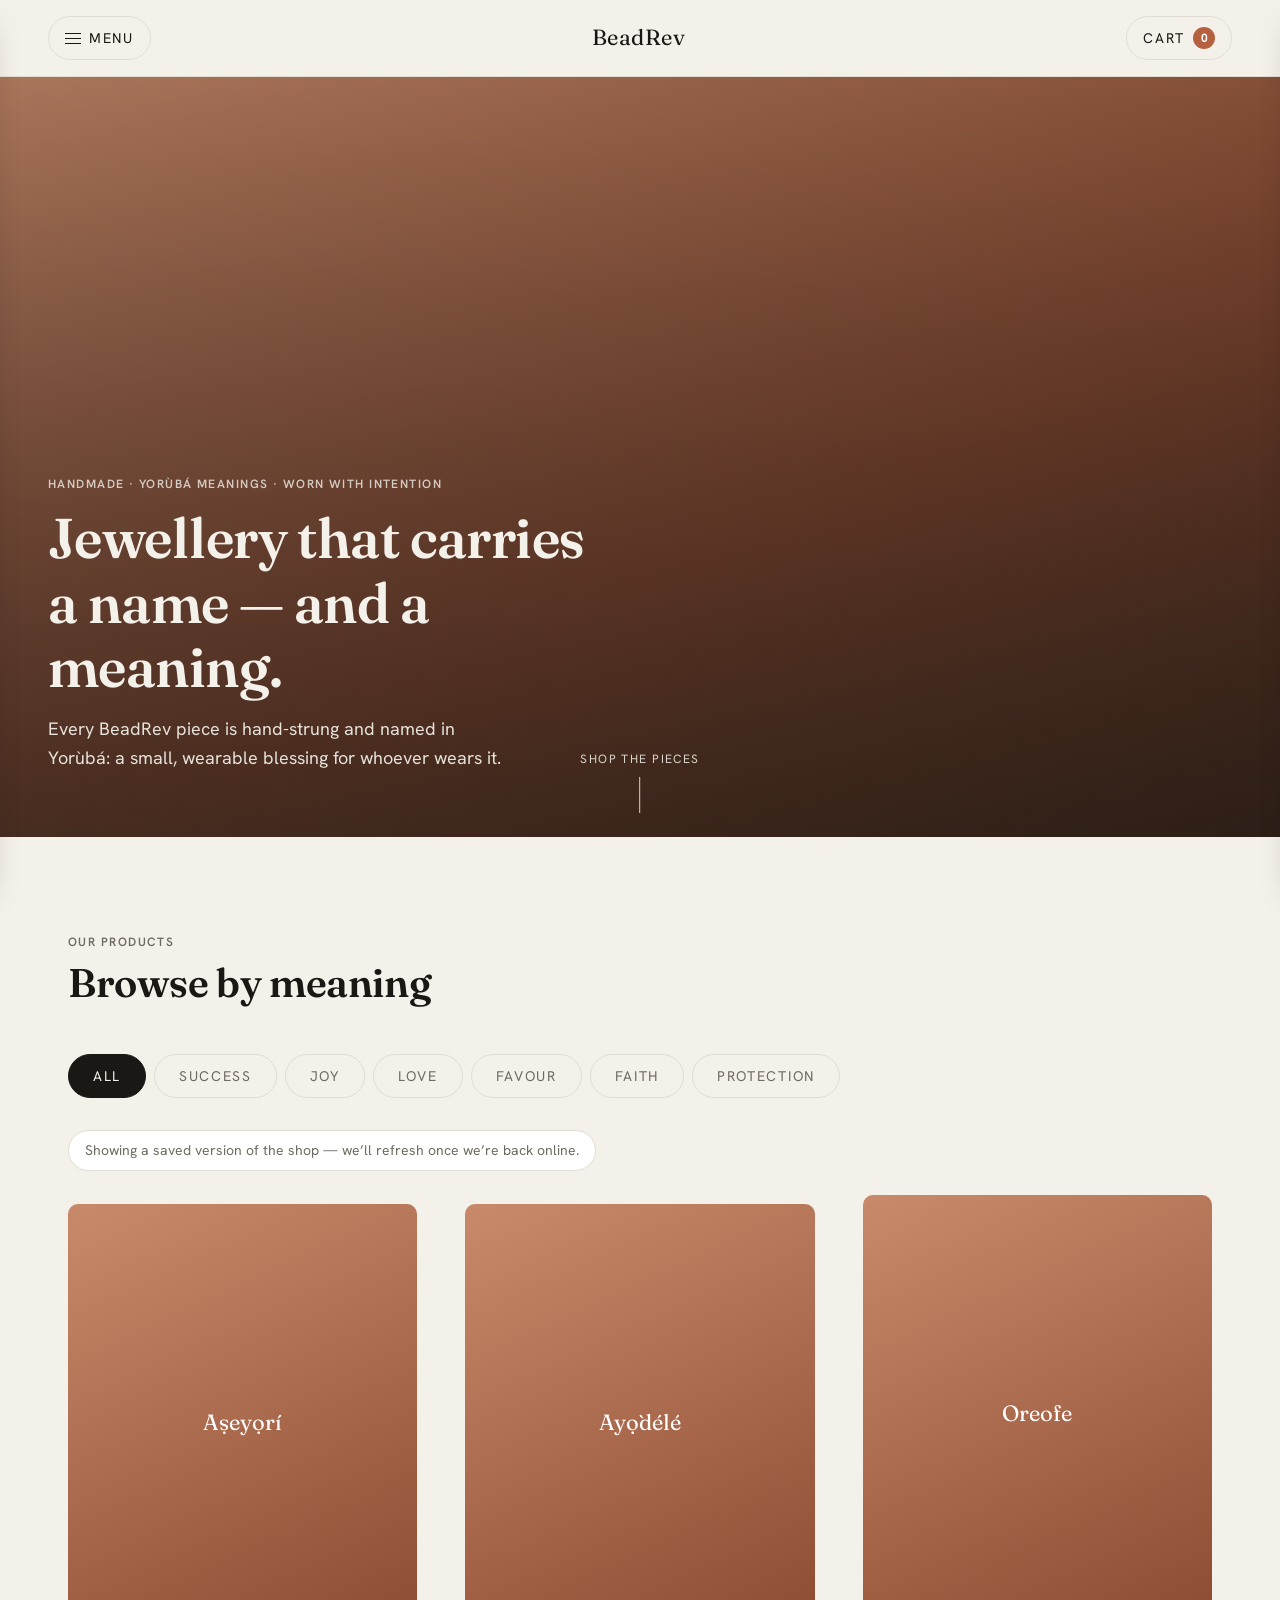
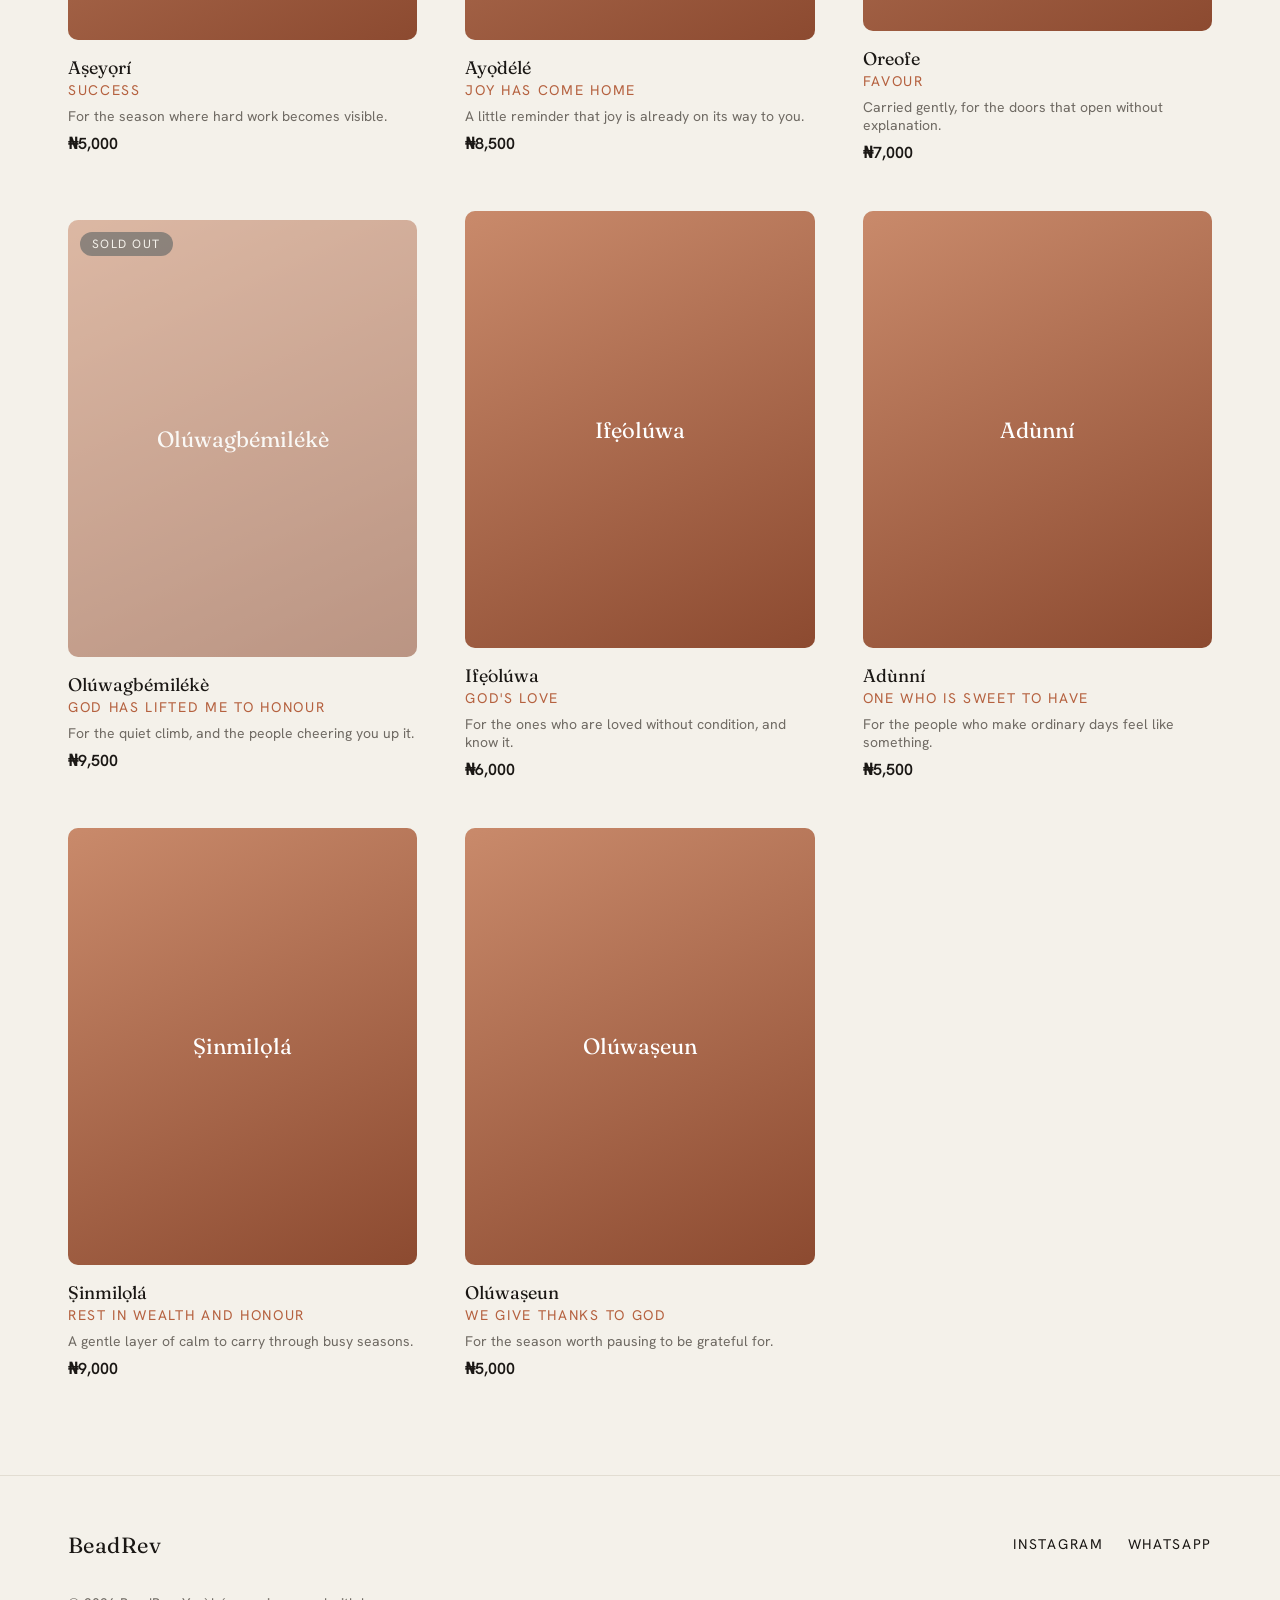
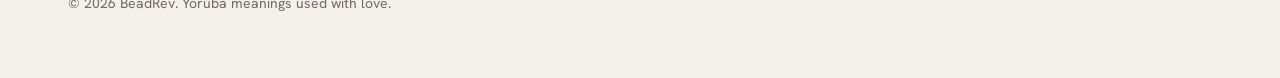
==== index.html @ 9360f71f "Add the hero background video to the homepage Co-Authored-By: Claude Sonnet 4.6 <noreply@anthropic.c" ====
<!DOCTYPE html>
<html lang="en">
<head>
  <meta charset="UTF-8">
  <meta name="viewport" content="width=device-width, initial-scale=1">
  <title>BeadRev — Handmade beaded jewellery, named in Yorùbá</title>
  <meta name="description" content="Handmade beaded bracelets and necklaces, each carrying a Yorùbá name and meaning — success, joy, favour, faith. Browse, build a cart, and order on WhatsApp.">

  <meta property="og:title" content="BeadRev — Handmade beaded jewellery, named in Yorùbá">
  <meta property="og:description" content="Each piece carries a Yorùbá name, a meaning, and a small story. Browse meanings, not just jewellery.">
  <meta property="og:type" content="website">
  <meta property="og:image" content="images/og-cover.jpg">
  <meta name="twitter:card" content="summary_large_image">

  <link rel="icon" href="images/favicon.svg" type="image/svg+xml">

  <link rel="preconnect" href="https://fonts.googleapis.com">
  <link rel="preconnect" href="https://fonts.gstatic.com" crossorigin>
  <link href="https://fonts.googleapis.com/css2?family=Fraunces:opsz,wght@9..144,400;9..144,600&family=Hanken+Grotesk:wght@400;500;600&display=swap" rel="stylesheet">
  <link rel="preconnect" href="https://res.cloudinary.com">

  <link rel="stylesheet" href="css/styles.css">

  <script src="js/config.js" defer></script>
  <script src="data/seed.js" defer></script>
</head>
<body>
  <a class="skip-link" href="#main">Skip to content</a>

  <header class="site-header">
    <button class="nav-toggle" id="nav-toggle" type="button" aria-haspopup="dialog" aria-controls="nav-drawer" aria-expanded="false">
      <span class="nav-toggle__icon" aria-hidden="true"></span>
      <span>Menu</span>
    </button>
    <a class="wordmark" href="#top">BeadRev</a>
    <button class="cart-toggle" id="cart-toggle" type="button" aria-haspopup="dialog" aria-controls="cart-drawer" aria-expanded="false">
      <span>Cart</span>
      <span class="cart-count" id="cart-count" aria-hidden="true">0</span>
      <span class="visually-hidden">, items in cart</span>
    </button>
  </header>

  <main id="main">
    <section class="hero" id="top" aria-label="BeadRev — handmade beaded jewellery">
      <div class="hero__media" aria-hidden="true">
        <video class="hero__video" autoplay muted loop playsinline preload="auto">
          <source src="video/hero.mp4" type="video/mp4">
        </video>
      </div>
      <div class="hero__content" data-reveal>
        <p class="label hero__eyebrow">Handmade · Yorùbá meanings · worn with intention</p>
        <h1 class="hero__headline">Jewellery that carries a name — and a meaning.</h1>
        <p class="hero__line">Every BeadRev piece is hand-strung and named in Yorùbá: a small, wearable blessing for whoever wears it.</p>
      </div>
      <a class="scroll-cue" href="#shop">
        <span>Shop the pieces</span>
        <span class="scroll-cue__line" aria-hidden="true"></span>
      </a>
    </section>

    <section class="section shop" id="shop" aria-labelledby="shop-title">
      <div class="container">
        <div class="section__head" data-reveal>
          <p class="label">Our products</p>
          <h2 class="section__title" id="shop-title">Browse by meaning</h2>
        </div>

        <div class="filters" id="filters" role="group" aria-label="Filter pieces by meaning"></div>
        <div id="notice-region"></div>
        <div class="grid" id="product-grid" aria-live="polite" aria-busy="true"></div>
      </div>
    </section>

    <section class="section testimonials" id="testimonials" aria-labelledby="testimonials-title" hidden>
      <div class="container">
        <div class="section__head" data-reveal>
          <p class="label">Kind words</p>
          <h2 class="section__title" id="testimonials-title">What people are saying</h2>
        </div>
        <div class="testimonials__grid" id="testimonials-grid"></div>
      </div>
    </section>
  </main>

  <footer class="site-footer">
    <div class="container">
      <div class="site-footer__row">
        <a class="wordmark" href="#top">BeadRev</a>
        <nav class="site-footer__links" aria-label="Social and contact">
          <a id="footer-instagram" href="#" target="_blank" rel="noopener">Instagram</a>
          <a id="footer-whatsapp" href="#" target="_blank" rel="noopener">WhatsApp</a>
        </nav>
      </div>
      <p class="site-footer__credit">© <span id="footer-year"></span> BeadRev. Yorùbá meanings used with love.</p>
    </div>
  </footer>

  <!-- Site menu -->
  <div class="nav-drawer" id="nav-drawer" role="dialog" aria-modal="true" aria-labelledby="nav-drawer-title" aria-hidden="true">
    <div class="nav-drawer__head">
      <p class="label" id="nav-drawer-title">Menu</p>
      <button class="modal__close modal__close--static" id="nav-close" type="button" aria-label="Close menu">✕</button>
    </div>
    <nav class="nav-drawer__nav" aria-label="Site sections">
      <ul class="nav-drawer__list">
        <li><button class="nav-drawer__link" id="nav-link-story" type="button">Our Story</button></li>
        <li><button class="nav-drawer__link" id="nav-link-shop" type="button">Our Products</button></li>
        <li><button class="nav-drawer__link" id="nav-link-care" type="button">Care &amp; Sizing</button></li>
        <li><button class="nav-drawer__link" id="nav-link-contact" type="button">Contact Us</button></li>
      </ul>
    </nav>
  </div>

  <!-- Our Story overlay -->
  <div class="modal modal--info" id="story-modal" role="dialog" aria-modal="true" aria-labelledby="story-modal-title" aria-hidden="true">
    <div class="modal__panel modal__panel--info">
      <button class="modal__close" type="button" aria-label="Close">✕</button>
      <div class="info-modal__photo info-modal__photo--placeholder" role="img" aria-label="Portrait of Daniella, BeadRev's founder — photo coming soon">
        <span>Founder photo<br>coming soon</span>
      </div>
      <div class="info-modal__body">
        <p class="label">Our story</p>
        <h2 class="modal__title" id="story-modal-title">Made by hand, named with care</h2>
        <p>BeadRev began as a way to give jewellery a deeper story — every piece carries a Yorùbá word and the feeling behind it: success, joy, favour, faith, love, protection.</p>
        <p>Each bracelet and necklace is strung by hand, in small batches, here in Nigeria — so what you wear feels considered, not mass-made.</p>
      </div>
    </div>
  </div>

  <!-- Care & sizing overlay -->
  <div class="modal modal--info" id="care-modal" role="dialog" aria-modal="true" aria-labelledby="care-modal-title" aria-hidden="true">
    <div class="modal__panel modal__panel--info">
      <button class="modal__close" type="button" aria-label="Close">✕</button>
      <div class="info-modal__body">
        <p class="label">Good to know</p>
        <h2 class="modal__title" id="care-modal-title">Handmade with care</h2>
        <p>Keep your piece away from water, perfume and lotion. Make it the last thing you put on and the first thing you take off, and store it in its soft pouch when you're not wearing it.</p>
        <p>For sizing, measure your wrist and add about 2cm — or message us on WhatsApp and we'll guide you. Custom sizes are always welcome.</p>
      </div>
    </div>
  </div>

  <!-- Contact us overlay -->
  <div class="modal modal--info" id="contact-modal" role="dialog" aria-modal="true" aria-labelledby="contact-modal-title" aria-hidden="true">
    <div class="modal__panel modal__panel--info">
      <button class="modal__close" type="button" aria-label="Close">✕</button>
      <div class="info-modal__body">
        <p class="label">Contact us</p>
        <h2 class="modal__title" id="contact-modal-title">Say hello on WhatsApp or Instagram</h2>
        <p>Got a question about a piece, sizing, or a custom order? We'd love to hear from you — reach out any time.</p>
        <div class="contact__links">
          <a class="btn btn--accent" id="contact-whatsapp" href="#" target="_blank" rel="noopener">Message us on WhatsApp</a>
          <a class="btn btn--ghost" id="contact-instagram" href="#" target="_blank" rel="noopener">Follow on Instagram</a>
        </div>
      </div>
    </div>
  </div>

  <!-- Quick-view modal -->
  <div class="scrim" id="scrim"></div>
  <div class="modal" id="quick-view" role="dialog" aria-modal="true" aria-labelledby="qv-title" aria-hidden="true">
    <div class="modal__panel">
      <button class="modal__close" id="qv-close" type="button" aria-label="Close quick view">✕</button>
      <div class="modal__gallery">
        <div class="modal__main" id="qv-main"></div>
        <div class="modal__thumbs" id="qv-thumbs"></div>
      </div>
      <div class="modal__info">
        <div>
          <p class="modal__meaning" id="qv-meaning"></p>
          <h2 class="modal__title" id="qv-title"></h2>
        </div>
        <p class="modal__story" id="qv-story" lang="yo"></p>
        <p class="modal__story" id="qv-description"></p>
        <p class="modal__price" id="qv-price"></p>

        <div class="option-group" id="qv-colour-group" hidden>
          <span class="label option-group__label" id="qv-colour-label">Colour</span>
          <div class="swatches" id="qv-colours" role="group" aria-labelledby="qv-colour-label"></div>
        </div>
        <div class="option-group" id="qv-size-group" hidden>
          <span class="label option-group__label" id="qv-size-label">Size</span>
          <div class="size-chips" id="qv-sizes" role="group" aria-labelledby="qv-size-label"></div>
        </div>

        <div class="modal__add-row sticky-cta">
          <div class="stepper" role="group" aria-label="Quantity">
            <button class="stepper__btn" id="qv-qty-minus" type="button" aria-label="Decrease quantity">−</button>
            <span class="stepper__value" id="qv-qty" aria-live="polite">1</span>
            <button class="stepper__btn" id="qv-qty-plus" type="button" aria-label="Increase quantity">+</button>
          </div>
          <button class="btn btn--accent" id="qv-add" type="button">Add to cart</button>
        </div>
        <p class="field-hint" id="qv-hint" role="alert"></p>
      </div>
    </div>
  </div>

  <!-- Cart drawer -->
  <aside class="cart-drawer" id="cart-drawer" role="dialog" aria-modal="true" aria-labelledby="cart-title" aria-hidden="true">
    <div class="cart-drawer__head">
      <h2 class="cart-drawer__title" id="cart-title">Your cart</h2>
      <button class="modal__close modal__close--static" id="cart-close" type="button" aria-label="Close cart">✕</button>
    </div>
    <div class="cart-drawer__items" id="cart-items"></div>
    <div class="cart-drawer__footer" id="cart-footer">
      <div class="cart-drawer__subtotal">
        <span>Subtotal</span>
        <span id="cart-subtotal">₦0</span>
      </div>
      <p class="cart-drawer__microcopy">We usually reply within a few hours.</p>
      <button class="btn btn--accent btn--block" id="cart-checkout" type="button">Order on WhatsApp</button>
    </div>
  </aside>

  <div class="toast-region" id="toast-region"></div>
  <div class="visually-hidden" id="sr-announcer" aria-live="polite" aria-atomic="true"></div>

  <script src="js/app.js" defer></script>
</body>
</html>
---- css/styles.css ----
/* ============================================================
   BeadRev NG — design tokens
   ============================================================ */
:root {
  /* Colour */
  --bg:     #F4F1EA;
  --ink:    #1A1714;
  --muted:  #6F6A63;
  --accent: #B5613F;
  --line:   #E2DDD2;
  --surface: #FFFFFF;

  /* Spacing scale */
  --space-1: 4px;
  --space-2: 8px;
  --space-3: 12px;
  --space-4: 16px;
  --space-5: 24px;
  --space-6: 32px;
  --space-7: 48px;
  --space-8: 64px;
  --space-9: 96px;

  /* Type scale */
  --font-display: "Fraunces", Georgia, serif;
  --font-body: "Hanken Grotesk", -apple-system, BlinkMacSystemFont, "Segoe UI", sans-serif;
  --text-xs:   0.75rem;
  --text-sm:   0.875rem;
  --text-base: 1rem;
  --text-md:   1.125rem;
  --text-lg:   1.375rem;
  --text-xl:   1.875rem;
  --text-2xl:  2.5rem;
  --text-3xl:  3.5rem;
  --leading-tight: 1.15;
  --leading-snug: 1.35;
  --leading-relaxed: 1.6;
  --tracking-label: 0.12em;

  /* Radius & shadow */
  --radius-sm: 4px;
  --radius-md: 10px;
  --radius-lg: 18px;
  --shadow-soft: 0 12px 32px -16px rgba(26, 23, 20, 0.28);
  --shadow-card: 0 6px 20px -12px rgba(26, 23, 20, 0.22);

  /* Motion */
  --ease: cubic-bezier(0.22, 1, 0.36, 1);
  --duration-fast: 150ms;
  --duration-base: 250ms;
  --duration-slow: 400ms;

  --tap-min: 44px;
}

@media (prefers-reduced-motion: reduce) {
  :root {
    --duration-fast: 0ms;
    --duration-base: 0ms;
    --duration-slow: 0ms;
  }
}

/* ============================================================
   Reset & base
   ============================================================ */
*, *::before, *::after { box-sizing: border-box; }
html { -webkit-text-size-adjust: 100%; }

body {
  margin: 0;
  background: var(--bg);
  color: var(--ink);
  font-family: var(--font-body);
  font-size: var(--text-base);
  line-height: var(--leading-relaxed);
  -webkit-font-smoothing: antialiased;
  text-rendering: optimizeLegibility;
}

img, video { max-width: 100%; display: block; }

h1, h2, h3, h4 {
  font-family: var(--font-display);
  font-weight: 600;
  line-height: var(--leading-tight);
  margin: 0;
  letter-spacing: -0.01em;
}

p { margin: 0; }

a { color: inherit; }

button {
  font-family: inherit;
  font-size: inherit;
  cursor: pointer;
}

ul { margin: 0; padding: 0; list-style: none; }

:focus-visible {
  outline: 2px solid var(--accent);
  outline-offset: 3px;
  border-radius: var(--radius-sm);
}

.visually-hidden {
  position: absolute;
  width: 1px;
  height: 1px;
  margin: -1px;
  padding: 0;
  overflow: hidden;
  clip: rect(0 0 0 0);
  white-space: nowrap;
  border: 0;
}

.skip-link {
  position: absolute;
  top: -100%;
  left: var(--space-4);
  background: var(--ink);
  color: var(--bg);
  padding: var(--space-3) var(--space-5);
  border-radius: var(--radius-sm);
  z-index: 200;
  transition: top var(--duration-base) var(--ease);
}
.skip-link:focus { top: var(--space-3); }

.label {
  font-size: var(--text-xs);
  letter-spacing: var(--tracking-label);
  text-transform: uppercase;
  color: var(--muted);
  font-weight: 600;
}

.container {
  max-width: 1240px;
  margin: 0 auto;
  padding-inline: var(--space-5);
}

@media (min-width: 700px) {
  .container { padding-inline: var(--space-7); }
}

/* ============================================================
   Page-load reveal
   ============================================================ */
[data-reveal] {
  opacity: 0;
  transform: translateY(18px);
  transition: opacity var(--duration-slow) var(--ease), transform var(--duration-slow) var(--ease);
}
[data-reveal].is-visible {
  opacity: 1;
  transform: translateY(0);
}
@media (prefers-reduced-motion: reduce) {
  [data-reveal] { opacity: 1; transform: none; transition: none; }
}

/* ============================================================
   Header
   ============================================================ */
.site-header {
  position: sticky;
  top: 0;
  z-index: 50;
  display: flex;
  align-items: center;
  justify-content: space-between;
  padding: var(--space-3) var(--space-5);
  background: rgba(244, 241, 234, 0.86);
  backdrop-filter: saturate(140%) blur(10px);
  border-bottom: 1px solid var(--line);
}
@media (min-width: 700px) {
  .site-header { padding: var(--space-4) var(--space-7); }
}

.wordmark {
  font-family: var(--font-display);
  font-size: var(--text-lg);
  letter-spacing: 0.02em;
  text-decoration: none;
}

.cart-toggle,
.nav-toggle {
  display: inline-flex;
  align-items: center;
  gap: var(--space-2);
  background: transparent;
  border: 1px solid var(--line);
  border-radius: 999px;
  padding: var(--space-2) var(--space-4);
  min-height: var(--tap-min);
  font-size: var(--text-sm);
  letter-spacing: var(--tracking-label);
  text-transform: uppercase;
  color: var(--ink);
  transition: border-color var(--duration-base) var(--ease), background var(--duration-base) var(--ease);
}
.cart-toggle:hover,
.nav-toggle:hover { border-color: var(--accent); }

.nav-toggle__icon {
  position: relative;
  display: inline-block;
  width: 16px;
  height: 1px;
  background: currentColor;
}
.nav-toggle__icon::before,
.nav-toggle__icon::after {
  content: "";
  position: absolute;
  left: 0;
  width: 16px;
  height: 1px;
  background: currentColor;
}
.nav-toggle__icon::before { top: -5px; }
.nav-toggle__icon::after { top: 5px; }

.cart-count {
  display: inline-flex;
  align-items: center;
  justify-content: center;
  min-width: 22px;
  height: 22px;
  padding-inline: 6px;
  border-radius: 999px;
  background: var(--accent);
  color: var(--surface);
  font-size: var(--text-xs);
  font-weight: 700;
  letter-spacing: 0;
  text-transform: none;
  transition: transform var(--duration-fast) var(--ease);
}
.cart-count.is-bumped { animation: bump var(--duration-base) var(--ease); }
@keyframes bump {
  0% { transform: scale(1); }
  40% { transform: scale(1.35); }
  100% { transform: scale(1); }
}
@media (prefers-reduced-motion: reduce) {
  .cart-count.is-bumped { animation: none; }
}

/* ============================================================
   Hero
   ============================================================ */
.hero {
  position: relative;
  display: grid;
  align-items: end;
  min-height: min(86vh, 760px);
  overflow: hidden;
  color: var(--bg);
}

.hero__media {
  position: absolute;
  inset: 0;
  z-index: 0;
  background: linear-gradient(155deg, #C98A6B 0%, #8C4A30 60%, #4A2A1B 100%);
}
.hero__media video,
.hero__media img {
  width: 100%;
  height: 100%;
  object-fit: cover;
}
.hero__media::after {
  content: "";
  position: absolute;
  inset: 0;
  background: linear-gradient(180deg, rgba(26,23,20,0.18) 0%, rgba(26,23,20,0.62) 100%);
}

.hero__content {
  position: relative;
  z-index: 1;
  padding: var(--space-7) var(--space-5) var(--space-8);
  max-width: 640px;
}
@media (min-width: 700px) {
  .hero__content { padding: var(--space-9) var(--space-7) var(--space-8); }
}

.hero__eyebrow {
  color: rgba(244, 241, 234, 0.78);
  margin-bottom: var(--space-3);
}

.hero__headline {
  font-size: clamp(var(--text-2xl), 7vw, var(--text-3xl));
  margin-bottom: var(--space-4);
}

.hero__line {
  font-size: var(--text-md);
  max-width: 46ch;
  color: rgba(244, 241, 234, 0.92);
}

.scroll-cue {
  position: absolute;
  bottom: var(--space-5);
  left: 50%;
  transform: translateX(-50%);
  z-index: 1;
  display: inline-flex;
  flex-direction: column;
  align-items: center;
  gap: var(--space-2);
  color: rgba(244, 241, 234, 0.85);
  font-size: var(--text-xs);
  letter-spacing: var(--tracking-label);
  text-transform: uppercase;
  text-decoration: none;
}
.scroll-cue__line {
  width: 1px;
  height: 36px;
  background: currentColor;
  animation: scrollcue 1.8s var(--ease) infinite;
}
@keyframes scrollcue {
  0%   { transform: scaleY(0.3); opacity: 0.4; transform-origin: top; }
  50%  { transform: scaleY(1);   opacity: 1;   transform-origin: top; }
  100% { transform: scaleY(0.3); opacity: 0.4; transform-origin: bottom; }
}
@media (prefers-reduced-motion: reduce) {
  .scroll-cue__line { animation: none; }
}

/* ============================================================
   Section heads
   ============================================================ */
.section { padding-block: var(--space-9); }
.section__head {
  max-width: 64ch;
  margin-bottom: var(--space-7);
}
.section__title {
  font-size: clamp(var(--text-xl), 4.5vw, var(--text-2xl));
  margin-top: var(--space-2);
}
/* ============================================================
   Filters
   ============================================================ */
.filters {
  display: flex;
  flex-wrap: wrap;
  gap: var(--space-2);
  margin-bottom: var(--space-6);
}

.filter-chip {
  display: inline-flex;
  align-items: center;
  min-height: var(--tap-min);
  padding: var(--space-2) var(--space-5);
  border-radius: 999px;
  border: 1px solid var(--line);
  background: transparent;
  color: var(--muted);
  font-size: var(--text-sm);
  letter-spacing: var(--tracking-label);
  text-transform: uppercase;
  transition: all var(--duration-base) var(--ease);
}
.filter-chip:hover { border-color: var(--accent); color: var(--ink); }
.filter-chip[aria-pressed="true"] {
  background: var(--ink);
  border-color: var(--ink);
  color: var(--bg);
}

/* ============================================================
   Product grid & cards
   ============================================================ */
.grid {
  display: grid;
  grid-template-columns: repeat(1, 1fr);
  gap: var(--space-6) var(--space-5);
}
@media (min-width: 620px) {
  .grid { grid-template-columns: repeat(2, 1fr); }
}
@media (min-width: 980px) {
  .grid { grid-template-columns: repeat(3, 1fr); gap: var(--space-7); }
}

.product-card {
  display: block;
  width: 100%;
  text-align: left;
  background: transparent;
  border: 0;
  padding: 0;
  color: inherit;
}

.product-card__frame {
  position: relative;
  aspect-ratio: 4 / 5;
  border-radius: var(--radius-md);
  overflow: hidden;
  background: var(--line);
  margin-bottom: var(--space-4);
  transition: transform var(--duration-slow) var(--ease), box-shadow var(--duration-slow) var(--ease);
}
.product-card:hover .product-card__frame,
.product-card:focus-visible .product-card__frame {
  transform: translateY(-4px);
  box-shadow: var(--shadow-card);
}
.product-card:hover .product-card__image,
.product-card:focus-visible .product-card__image {
  transform: scale(1.045);
}

.product-card__image,
.product-card__placeholder {
  position: absolute;
  inset: 0;
  width: 100%;
  height: 100%;
  object-fit: cover;
  transition: transform var(--duration-slow) var(--ease), opacity var(--duration-slow) var(--ease);
}
.product-card__image[data-loaded="false"] { opacity: 0; }
.product-card__image[data-loaded="true"] { opacity: 1; }

.product-card__placeholder {
  display: flex;
  align-items: center;
  justify-content: center;
  text-align: center;
  padding: var(--space-5);
  font-family: var(--font-display);
  font-size: var(--text-lg);
  color: var(--surface);
  background: linear-gradient(155deg, #C98A6B 0%, #8C4A30 100%);
}

.badge {
  position: absolute;
  top: var(--space-3);
  left: var(--space-3);
  z-index: 1;
  background: rgba(26, 23, 20, 0.82);
  color: var(--bg);
  font-size: var(--text-xs);
  letter-spacing: var(--tracking-label);
  text-transform: uppercase;
  padding: var(--space-1) var(--space-3);
  border-radius: 999px;
}

.product-card__name {
  font-family: var(--font-display);
  font-size: var(--text-md);
  margin-bottom: 2px;
}
.product-card__meaning {
  color: var(--accent);
  font-size: var(--text-sm);
  letter-spacing: var(--tracking-label);
  text-transform: uppercase;
  margin-bottom: var(--space-2);
}
.product-card__tagline {
  color: var(--muted);
  font-size: var(--text-sm);
  margin-bottom: var(--space-2);
}
.product-card__price {
  font-weight: 600;
}

.product-card[data-sold-out="true"] .product-card__frame { opacity: 0.55; }

.no-results {
  padding: var(--space-7) 0;
  color: var(--muted);
  text-align: center;
  font-size: var(--text-md);
}

/* Skeletons */
.skeleton-card__frame {
  aspect-ratio: 4 / 5;
  border-radius: var(--radius-md);
  margin-bottom: var(--space-4);
  background: linear-gradient(100deg, var(--line) 30%, #F0EBE0 50%, var(--line) 70%);
  background-size: 200% 100%;
  animation: shimmer 1.5s ease-in-out infinite;
}
.skeleton-card__line {
  height: 14px;
  border-radius: var(--radius-sm);
  background: var(--line);
  margin-bottom: var(--space-2);
}
.skeleton-card__line--short { width: 55%; }
.skeleton-card__line--tiny { width: 35%; }
@keyframes shimmer {
  0% { background-position: 200% 0; }
  100% { background-position: -200% 0; }
}
@media (prefers-reduced-motion: reduce) {
  .skeleton-card__frame { animation: none; }
}

.notice {
  display: inline-flex;
  align-items: center;
  gap: var(--space-2);
  font-size: var(--text-sm);
  color: var(--muted);
  background: var(--surface);
  border: 1px solid var(--line);
  border-radius: 999px;
  padding: var(--space-2) var(--space-4);
  margin-bottom: var(--space-5);
}

/* ============================================================
   Modal — quick view
   ============================================================ */
.scrim {
  position: fixed;
  inset: 0;
  background: rgba(26, 23, 20, 0.5);
  z-index: 90;
  opacity: 0;
  visibility: hidden;
  transition: opacity var(--duration-base) var(--ease), visibility 0s linear var(--duration-base);
}
.scrim.is-open {
  opacity: 1;
  visibility: visible;
  transition: opacity var(--duration-base) var(--ease);
}

.modal {
  position: fixed;
  inset: 0;
  z-index: 91;
  display: flex;
  align-items: center;
  justify-content: center;
  padding: var(--space-4);
  visibility: hidden;
  pointer-events: none;
}
.modal.is-open { visibility: visible; pointer-events: auto; }

.modal__panel {
  background: var(--surface);
  border-radius: var(--radius-lg);
  max-width: 920px;
  width: 100%;
  max-height: min(88vh, 880px);
  overflow-y: auto;
  display: grid;
  gap: 0;
  position: relative;
  opacity: 0;
  transform: translateY(24px) scale(0.98);
  transition: opacity var(--duration-base) var(--ease), transform var(--duration-base) var(--ease);
}
.modal.is-open .modal__panel {
  opacity: 1;
  transform: translateY(0) scale(1);
}
@media (min-width: 760px) {
  .modal__panel { grid-template-columns: 1.1fr 1fr; max-height: min(82vh, 760px); }
}

.modal__close--static { position: static; }

.modal__close {
  position: absolute;
  top: var(--space-3);
  right: var(--space-3);
  z-index: 2;
  width: var(--tap-min);
  height: var(--tap-min);
  display: inline-flex;
  align-items: center;
  justify-content: center;
  background: rgba(244, 241, 234, 0.92);
  border: 1px solid var(--line);
  border-radius: 50%;
  font-size: var(--text-md);
  line-height: 1;
}

.modal__gallery {
  background: var(--bg);
  padding: var(--space-5);
}
.modal__main {
  position: relative;
  aspect-ratio: 4 / 5;
  border-radius: var(--radius-md);
  overflow: hidden;
  background: var(--line);
  cursor: zoom-in;
  touch-action: pan-y pinch-zoom;
}
.modal__main img,
.modal__main .product-card__placeholder {
  position: absolute;
  inset: 0;
  width: 100%;
  height: 100%;
  object-fit: cover;
  transition: transform var(--duration-base) var(--ease);
}
.modal__main img { transform: scale(var(--zoom-scale, 1)); }
.modal__main.is-zoomed { cursor: zoom-out; }

.modal__thumbs {
  display: flex;
  gap: var(--space-2);
  margin-top: var(--space-3);
  overflow-x: auto;
  padding-bottom: 2px;
}
.modal__thumb {
  flex: 0 0 auto;
  width: 64px;
  height: 64px;
  border-radius: var(--radius-sm);
  overflow: hidden;
  border: 2px solid transparent;
  padding: 0;
  background: var(--line);
}
.modal__thumb img { width: 100%; height: 100%; object-fit: cover; }
.modal__thumb[aria-current="true"] { border-color: var(--accent); }

.modal__info {
  padding: var(--space-5);
  padding-bottom: calc(var(--space-9) + var(--space-4));
  display: flex;
  flex-direction: column;
  gap: var(--space-4);
}
@media (min-width: 760px) {
  .modal__info { padding: var(--space-6); padding-bottom: var(--space-6); }
}

.modal__meaning {
  color: var(--accent);
  letter-spacing: var(--tracking-label);
  text-transform: uppercase;
  font-size: var(--text-sm);
}
.modal__title { font-size: var(--text-xl); }
.modal__story { color: var(--muted); }
.modal__price { font-size: var(--text-md); font-weight: 600; }

/* ============================================================
   Info overlays (Our Story / Care & sizing / Contact us)
   ============================================================ */
.modal--info .modal__panel {
  grid-template-columns: 1fr;
  max-width: 640px;
  max-height: min(88vh, 720px);
}
.info-modal__photo {
  aspect-ratio: 16 / 9;
  background: var(--line);
}
.info-modal__photo--placeholder {
  display: flex;
  align-items: center;
  justify-content: center;
  background: linear-gradient(155deg, #EFE7DA 0%, #E2D6C4 100%);
  color: var(--muted);
  font-family: var(--font-display);
  font-size: var(--text-md);
  text-align: center;
  padding: var(--space-5);
}
.info-modal__body { padding: var(--space-6); }
@media (min-width: 700px) {
  .info-modal__body { padding: var(--space-7); }
}
.info-modal__body p { margin-bottom: var(--space-4); max-width: 56ch; color: var(--muted); }
.info-modal__body p:last-of-type { margin-bottom: 0; }
.info-modal__body .contact__links { margin-top: var(--space-5); }

.option-group__label {
  display: block;
  margin-bottom: var(--space-2);
}

.swatches, .size-chips {
  display: flex;
  flex-wrap: wrap;
  gap: var(--space-2);
}

.swatch {
  display: inline-flex;
  align-items: center;
  gap: var(--space-2);
  min-height: var(--tap-min);
  padding: var(--space-1) var(--space-4) var(--space-1) var(--space-1);
  border-radius: 999px;
  border: 1px solid var(--line);
  background: var(--surface);
  font-size: var(--text-sm);
}
.swatch__dot {
  width: 28px;
  height: 28px;
  border-radius: 50%;
  border: 1px solid var(--line);
  background: var(--swatch-colour, var(--line));
}
.swatch[aria-pressed="true"] { border-color: var(--ink); background: var(--bg); font-weight: 600; }

.size-chip {
  min-width: var(--tap-min);
  min-height: var(--tap-min);
  padding-inline: var(--space-4);
  border-radius: var(--radius-sm);
  border: 1px solid var(--line);
  background: var(--surface);
  font-size: var(--text-sm);
}
.size-chip[aria-pressed="true"] {
  border-color: var(--ink);
  background: var(--ink);
  color: var(--bg);
}

.stepper {
  display: inline-flex;
  align-items: center;
  border: 1px solid var(--line);
  border-radius: 999px;
  overflow: hidden;
}
.stepper__btn {
  width: var(--tap-min);
  height: var(--tap-min);
  display: inline-flex;
  align-items: center;
  justify-content: center;
  background: transparent;
  border: 0;
  font-size: var(--text-md);
}
.stepper__btn:hover { background: var(--line); }
.stepper__value {
  min-width: 36px;
  text-align: center;
  font-variant-numeric: tabular-nums;
}

.btn {
  display: inline-flex;
  align-items: center;
  justify-content: center;
  gap: var(--space-2);
  min-height: var(--tap-min);
  padding: var(--space-3) var(--space-6);
  border-radius: 999px;
  border: 1px solid var(--ink);
  background: var(--ink);
  color: var(--bg);
  font-size: var(--text-sm);
  letter-spacing: var(--tracking-label);
  text-transform: uppercase;
  font-weight: 600;
  transition: transform var(--duration-fast) var(--ease), opacity var(--duration-fast) var(--ease), background var(--duration-base) var(--ease);
}
.btn:hover { transform: translateY(-1px); }
.btn:disabled { opacity: 0.5; cursor: not-allowed; transform: none; }
.btn--ghost { background: transparent; color: var(--ink); }
.btn--ghost:hover { background: var(--line); }
.btn--accent { background: var(--accent); border-color: var(--accent); }
.btn--block { width: 100%; }
.btn--danger { background: transparent; border-color: var(--line); color: var(--accent); }
.btn--danger:hover { border-color: var(--accent); background: rgba(181, 97, 63, 0.08); }
.btn--small { padding: var(--space-2) var(--space-4); min-height: 38px; font-size: var(--text-xs); }

.btn[data-loading="true"] { position: relative; color: transparent; }
.btn[data-loading="true"]::after {
  content: "";
  position: absolute;
  width: 16px;
  height: 16px;
  border-radius: 50%;
  border: 2px solid currentColor;
  border-top-color: transparent;
  color: var(--bg);
  animation: spin 700ms linear infinite;
}
@keyframes spin { to { transform: rotate(360deg); } }
@media (prefers-reduced-motion: reduce) {
  .btn[data-loading="true"]::after { animation-duration: 1400ms; }
}

.modal__add-row {
  display: flex;
  align-items: center;
  gap: var(--space-4);
  flex-wrap: wrap;
}

.sticky-cta {
  position: sticky;
  bottom: 0;
  background: linear-gradient(0deg, var(--surface) 60%, rgba(255,255,255,0));
  padding-top: var(--space-5);
  margin-top: auto;
}
@media (min-width: 760px) {
  .sticky-cta { position: static; background: none; padding-top: 0; }
}

.field-hint {
  font-size: var(--text-xs);
  color: var(--muted);
}

/* ============================================================
   Site menu drawer
   ============================================================ */
.nav-drawer {
  position: fixed;
  top: 0;
  left: 0;
  bottom: 0;
  z-index: 92;
  width: min(360px, 100vw);
  background: var(--surface);
  display: flex;
  flex-direction: column;
  transform: translateX(-100%);
  transition: transform var(--duration-base) var(--ease);
  box-shadow: var(--shadow-soft);
}
.nav-drawer.is-open { transform: translateX(0); }

.nav-drawer__head {
  display: flex;
  align-items: center;
  justify-content: space-between;
  padding: var(--space-5);
  border-bottom: 1px solid var(--line);
}

.nav-drawer__list {
  display: flex;
  flex-direction: column;
  padding: var(--space-3) var(--space-2);
}
.nav-drawer__link {
  display: block;
  width: 100%;
  text-align: left;
  padding: var(--space-4);
  border-radius: var(--radius-md);
  background: transparent;
  font-family: var(--font-display);
  font-size: var(--text-lg);
  min-height: var(--tap-min);
  transition: background var(--duration-base) var(--ease), color var(--duration-base) var(--ease);
}
.nav-drawer__link:hover,
.nav-drawer__link:focus-visible { background: var(--line); color: var(--accent); }

/* ============================================================
   Cart drawer
   ============================================================ */
.cart-drawer {
  position: fixed;
  top: 0;
  right: 0;
  bottom: 0;
  z-index: 92;
  width: min(440px, 100vw);
  background: var(--surface);
  display: flex;
  flex-direction: column;
  transform: translateX(100%);
  transition: transform var(--duration-base) var(--ease);
  box-shadow: var(--shadow-soft);
}
.cart-drawer.is-open { transform: translateX(0); }

.cart-drawer__head {
  display: flex;
  align-items: center;
  justify-content: space-between;
  padding: var(--space-5);
  border-bottom: 1px solid var(--line);
}
.cart-drawer__title { font-size: var(--text-lg); }

.cart-drawer__items {
  flex: 1;
  overflow-y: auto;
  padding: var(--space-4) var(--space-5);
  display: flex;
  flex-direction: column;
  gap: var(--space-4);
}

.cart-item {
  display: grid;
  grid-template-columns: 64px 1fr auto;
  gap: var(--space-3);
  align-items: start;
}
.cart-item__thumb {
  position: relative;
  width: 64px;
  height: 80px;
  border-radius: var(--radius-sm);
  overflow: hidden;
  background: var(--line);
}
.cart-item__thumb img,
.cart-item__thumb .product-card__placeholder {
  width: 100%; height: 100%; object-fit: cover; font-size: var(--text-sm);
}
.cart-item__name { font-family: var(--font-display); font-size: var(--text-md); }
.cart-item__meta { color: var(--muted); font-size: var(--text-sm); }
.cart-item__price { font-weight: 600; white-space: nowrap; }
.cart-item__remove {
  background: none;
  border: 0;
  color: var(--muted);
  font-size: var(--text-xs);
  letter-spacing: var(--tracking-label);
  text-transform: uppercase;
  text-decoration: underline;
  padding: var(--space-1) 0;
  min-height: var(--tap-min);
}
.cart-item__remove:hover { color: var(--accent); }

.cart-drawer__empty {
  margin: auto;
  text-align: center;
  color: var(--muted);
  padding: var(--space-7);
}

.cart-drawer__footer {
  border-top: 1px solid var(--line);
  padding: var(--space-5);
  display: flex;
  flex-direction: column;
  gap: var(--space-3);
}
.cart-drawer__subtotal {
  display: flex;
  justify-content: space-between;
  font-size: var(--text-md);
  font-weight: 600;
}
.cart-drawer__microcopy {
  font-size: var(--text-xs);
  color: var(--muted);
  text-align: center;
}

/* ============================================================
   Contact section
   ============================================================ */
.contact__links {
  display: flex;
  flex-wrap: wrap;
  gap: var(--space-4);
}
.contact__links .btn { min-width: 14rem; }

/* ============================================================
   Testimonials slot
   ============================================================ */
.testimonials[hidden] { display: none; }
.testimonials__grid {
  display: grid;
  gap: var(--space-5);
}
@media (min-width: 760px) {
  .testimonials__grid { grid-template-columns: repeat(3, 1fr); }
}
.testimonial {
  background: var(--surface);
  border-radius: var(--radius-md);
  padding: var(--space-5);
  border: 1px solid var(--line);
}
.testimonial blockquote { margin: 0 0 var(--space-3); font-family: var(--font-display); font-size: var(--text-md); }
.testimonial cite { color: var(--muted); font-style: normal; font-size: var(--text-sm); }

/* ============================================================
   Footer
   ============================================================ */
.site-footer {
  border-top: 1px solid var(--line);
  padding: var(--space-7) 0 var(--space-8);
}
.site-footer__row {
  display: flex;
  flex-wrap: wrap;
  align-items: center;
  justify-content: space-between;
  gap: var(--space-4);
  margin-bottom: var(--space-5);
}
.site-footer__links {
  display: flex;
  gap: var(--space-5);
  flex-wrap: wrap;
}
.site-footer__links a {
  text-decoration: none;
  letter-spacing: var(--tracking-label);
  text-transform: uppercase;
  font-size: var(--text-sm);
  border-bottom: 1px solid transparent;
  padding-bottom: 2px;
  min-height: var(--tap-min);
  display: inline-flex;
  align-items: center;
}
.site-footer__links a:hover { border-color: var(--accent); color: var(--accent); }
.site-footer__credit {
  color: var(--muted);
  font-size: var(--text-sm);
}

/* ============================================================
   Toasts & live region
   ============================================================ */
.toast-region {
  position: fixed;
  left: 50%;
  bottom: var(--space-6);
  transform: translateX(-50%);
  z-index: 120;
  display: flex;
  flex-direction: column;
  gap: var(--space-2);
  width: min(360px, calc(100vw - var(--space-6)));
}
.toast {
  background: var(--ink);
  color: var(--bg);
  border-radius: var(--radius-md);
  padding: var(--space-3) var(--space-5);
  font-size: var(--text-sm);
  box-shadow: var(--shadow-soft);
  opacity: 0;
  transform: translateY(12px);
  transition: opacity var(--duration-base) var(--ease), transform var(--duration-base) var(--ease);
}
.toast.is-visible { opacity: 1; transform: translateY(0); }
.toast--error { background: var(--accent); }

/* ============================================================
   Admin
   ============================================================ */
.admin-shell {
  max-width: 980px;
  margin: 0 auto;
  padding: var(--space-6) var(--space-5) var(--space-9);
}
.admin-header {
  display: flex;
  align-items: baseline;
  justify-content: space-between;
  gap: var(--space-4);
  margin-bottom: var(--space-6);
  flex-wrap: wrap;
}
.admin-header h1 { font-size: var(--text-xl); }
.admin-status { font-size: var(--text-sm); color: var(--muted); }

.admin-section-head { margin-bottom: var(--space-4); }
.admin-section-head h2 { font-size: var(--text-lg); margin-top: var(--space-1); }

.admin-save-bar {
  display: flex;
  align-items: center;
  gap: var(--space-4);
  flex-wrap: wrap;
  margin-top: var(--space-7);
  padding-top: var(--space-5);
  border-top: 1px solid var(--line);
}

.admin-gate {
  max-width: 420px;
  margin: var(--space-9) auto;
  padding: var(--space-6);
  background: var(--surface);
  border: 1px solid var(--line);
  border-radius: var(--radius-lg);
  display: flex;
  flex-direction: column;
  gap: var(--space-4);
  text-align: center;
}
.admin-gate[hidden] { display: none; }

.field {
  display: flex;
  flex-direction: column;
  gap: var(--space-2);
  margin-bottom: var(--space-4);
}
.field label {
  font-size: var(--text-sm);
  font-weight: 600;
}
.field input[type="text"],
.field input[type="number"],
.field input[type="password"],
.field textarea,
.field select {
  font: inherit;
  padding: var(--space-3) var(--space-4);
  border: 1px solid var(--line);
  border-radius: var(--radius-sm);
  background: var(--surface);
  color: var(--ink);
  min-height: var(--tap-min);
}
.field textarea { min-height: 96px; resize: vertical; }
.field-row {
  display: grid;
  gap: var(--space-4);
}
@media (min-width: 640px) {
  .field-row--2 { grid-template-columns: 1fr 1fr; }
  .field-row--3 { grid-template-columns: repeat(3, 1fr); }
}

.toggle {
  display: inline-flex;
  align-items: center;
  gap: var(--space-3);
  min-height: var(--tap-min);
}

.chip-input {
  display: flex;
  flex-wrap: wrap;
  gap: var(--space-2);
  align-items: center;
}
.chip-input__chip {
  display: inline-flex;
  align-items: center;
  gap: var(--space-2);
  background: var(--bg);
  border: 1px solid var(--line);
  border-radius: 999px;
  padding: var(--space-1) var(--space-2) var(--space-1) var(--space-4);
  font-size: var(--text-sm);
}
.chip-input__chip button {
  background: none;
  border: 0;
  color: var(--muted);
  width: 28px;
  height: 28px;
  border-radius: 50%;
  display: inline-flex;
  align-items: center;
  justify-content: center;
}
.chip-input__chip button:hover { background: var(--line); color: var(--accent); }
.chip-input input {
  flex: 1;
  min-width: 140px;
  border: 1px solid var(--line);
  border-radius: var(--radius-sm);
  padding: var(--space-2) var(--space-3);
  font: inherit;
  min-height: 40px;
}

.image-drop {
  border: 1px dashed var(--line);
  border-radius: var(--radius-md);
  padding: var(--space-6);
  text-align: center;
  color: var(--muted);
  cursor: pointer;
  transition: border-color var(--duration-base) var(--ease), background var(--duration-base) var(--ease);
}
.image-drop:hover, .image-drop.is-dragover { border-color: var(--accent); background: rgba(181,97,63,0.06); }
.image-drop__preview {
  width: 120px;
  aspect-ratio: 4/5;
  border-radius: var(--radius-sm);
  overflow: hidden;
  margin: 0 auto var(--space-3);
  background: var(--line);
}
.image-drop__preview img { width: 100%; height: 100%; object-fit: cover; }

.admin-list {
  display: flex;
  flex-direction: column;
  gap: var(--space-3);
  margin-bottom: var(--space-7);
}
.admin-card {
  display: grid;
  grid-template-columns: 64px 1fr auto;
  gap: var(--space-4);
  align-items: center;
  background: var(--surface);
  border: 1px solid var(--line);
  border-radius: var(--radius-md);
  padding: var(--space-3) var(--space-4);
}
.admin-card__thumb {
  position: relative;
  width: 64px;
  height: 80px;
  border-radius: var(--radius-sm);
  overflow: hidden;
  background: var(--line);
}
.admin-card__thumb img, .admin-card__thumb .product-card__placeholder { width:100%; height:100%; object-fit: cover; font-size: var(--text-xs); }
.admin-card__name { font-family: var(--font-display); font-size: var(--text-md); }
.admin-card__meta { font-size: var(--text-sm); color: var(--muted); }
.admin-card__actions {
  display: flex;
  gap: var(--space-2);
  align-items: center;
  flex-wrap: wrap;
}
.admin-card__order-btn {
  width: 36px;
  height: 36px;
  border-radius: 50%;
  border: 1px solid var(--line);
  background: transparent;
  display: inline-flex;
  align-items: center;
  justify-content: center;
}
.admin-card__order-btn:hover { border-color: var(--accent); }
.admin-card__order-btn:disabled { opacity: 0.35; cursor: not-allowed; }

.admin-form {
  background: var(--surface);
  border: 1px solid var(--line);
  border-radius: var(--radius-lg);
  padding: var(--space-6);
  margin-bottom: var(--space-7);
}
.admin-form h2 { font-size: var(--text-lg); margin-bottom: var(--space-5); }
.admin-form__actions {
  display: flex;
  gap: var(--space-3);
  flex-wrap: wrap;
  align-items: center;
  margin-top: var(--space-5);
  padding-top: var(--space-5);
  border-top: 1px solid var(--line);
}

.admin-empty {
  text-align: center;
  color: var(--muted);
  padding: var(--space-7);
  border: 1px dashed var(--line);
  border-radius: var(--radius-md);
}

@media (max-width: 540px) {
  .admin-card { grid-template-columns: 56px 1fr; }
  .admin-card__actions { grid-column: 1 / -1; justify-content: flex-start; }
}
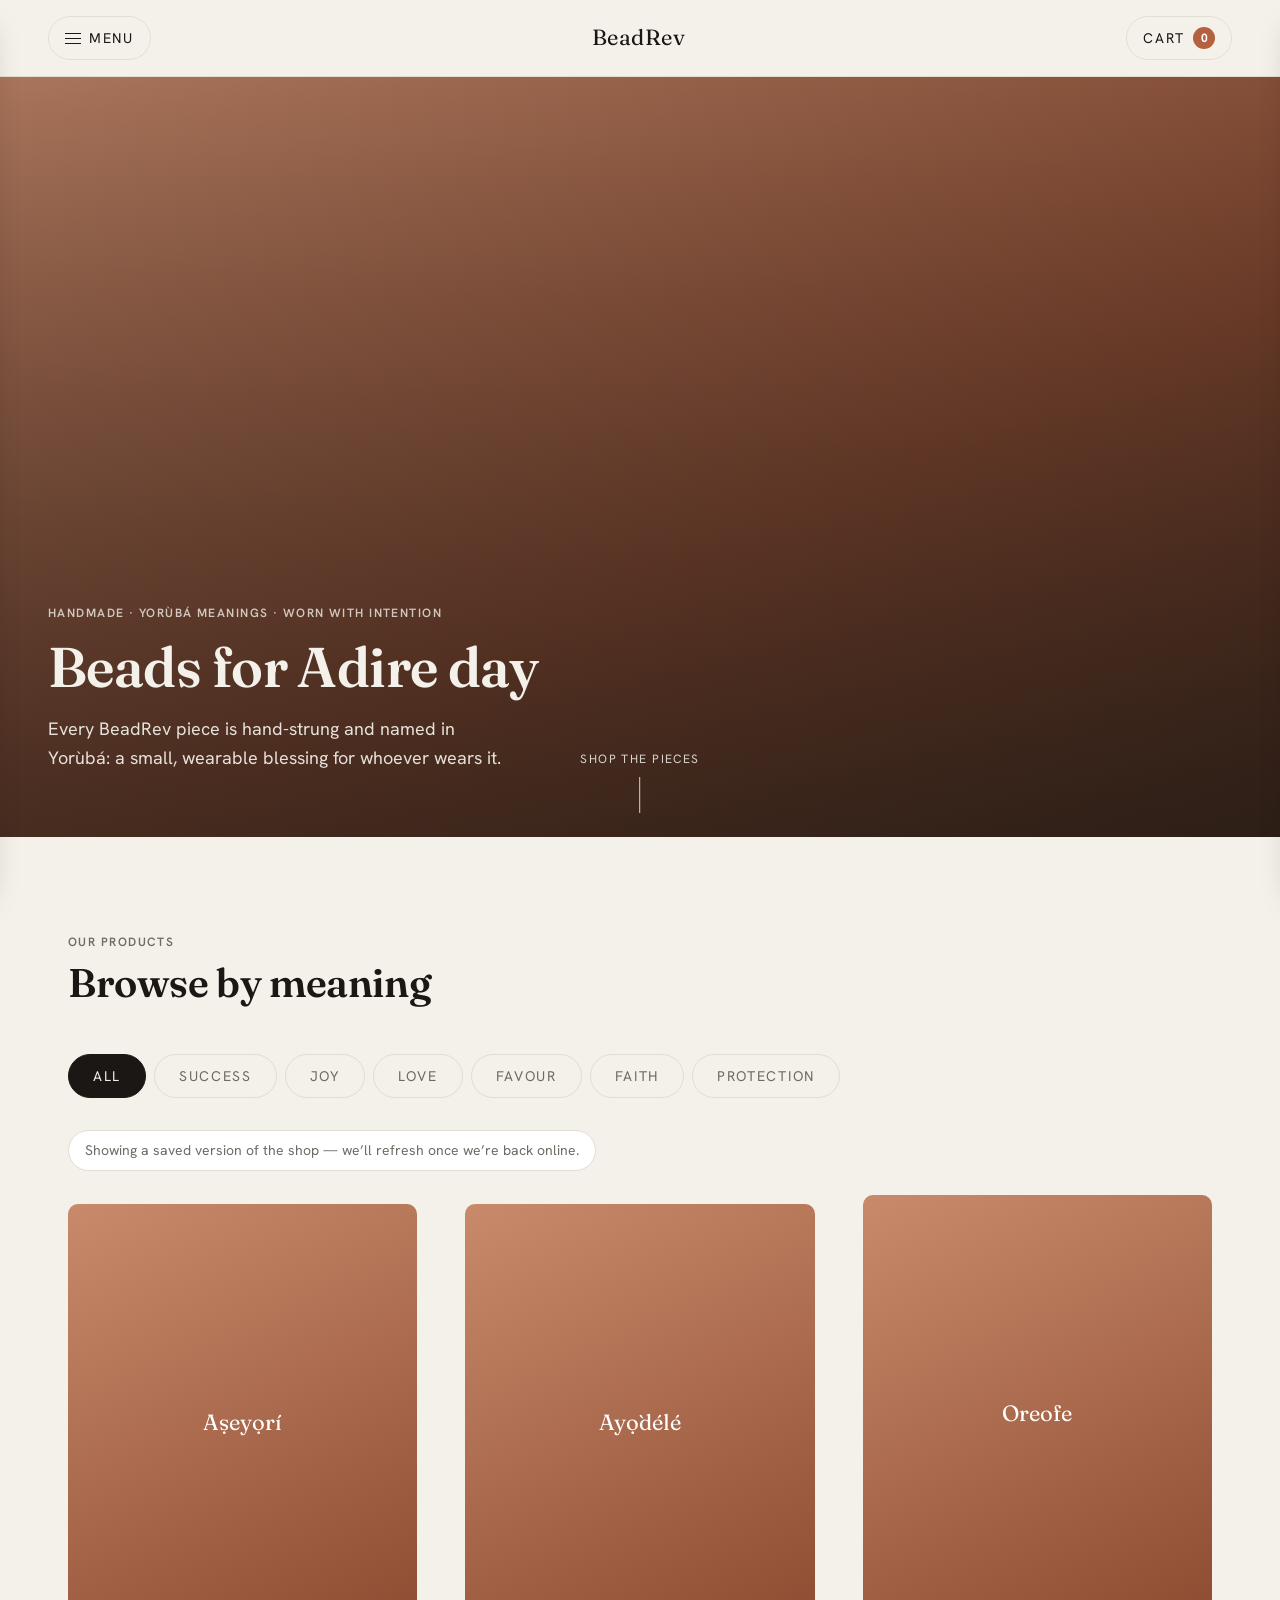
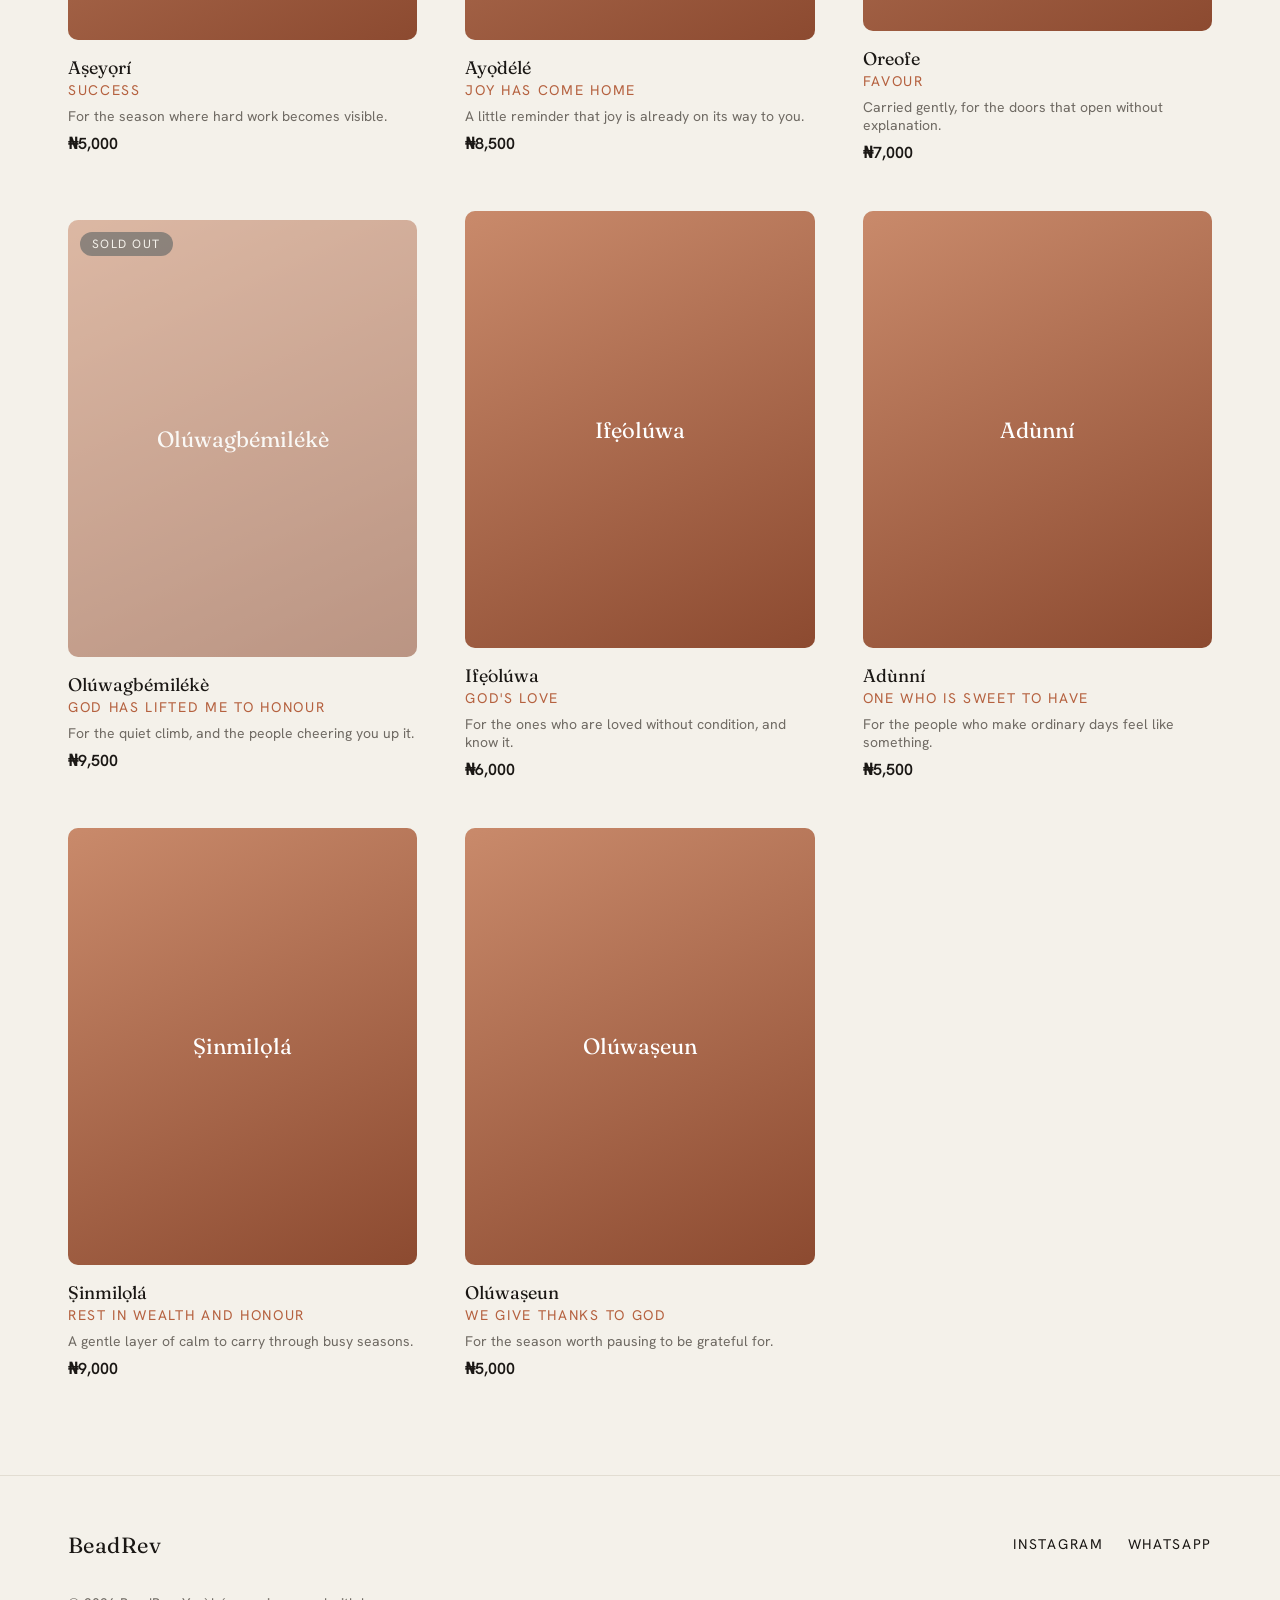
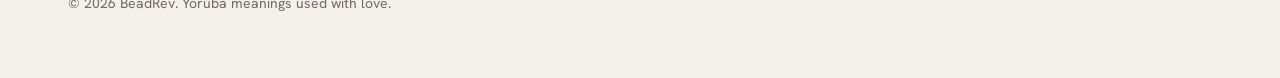
==== commit 59d43f2d: "Update hero video and headline copy ("Beads for Adire day") Co-Authored-By: Claude Sonnet 4.6 <norep" ====
--- a/index.html
+++ b/index.html
@@ -49,7 +49,7 @@
       </div>
       <div class="hero__content" data-reveal>
         <p class="label hero__eyebrow">Handmade · Yorùbá meanings · worn with intention</p>
-        <h1 class="hero__headline">Jewellery that carries a name — and a meaning.</h1>
+        <h1 class="hero__headline">Beads for Adire day</h1>
         <p class="hero__line">Every BeadRev piece is hand-strung and named in Yorùbá: a small, wearable blessing for whoever wears it.</p>
       </div>
       <a class="scroll-cue" href="#shop">
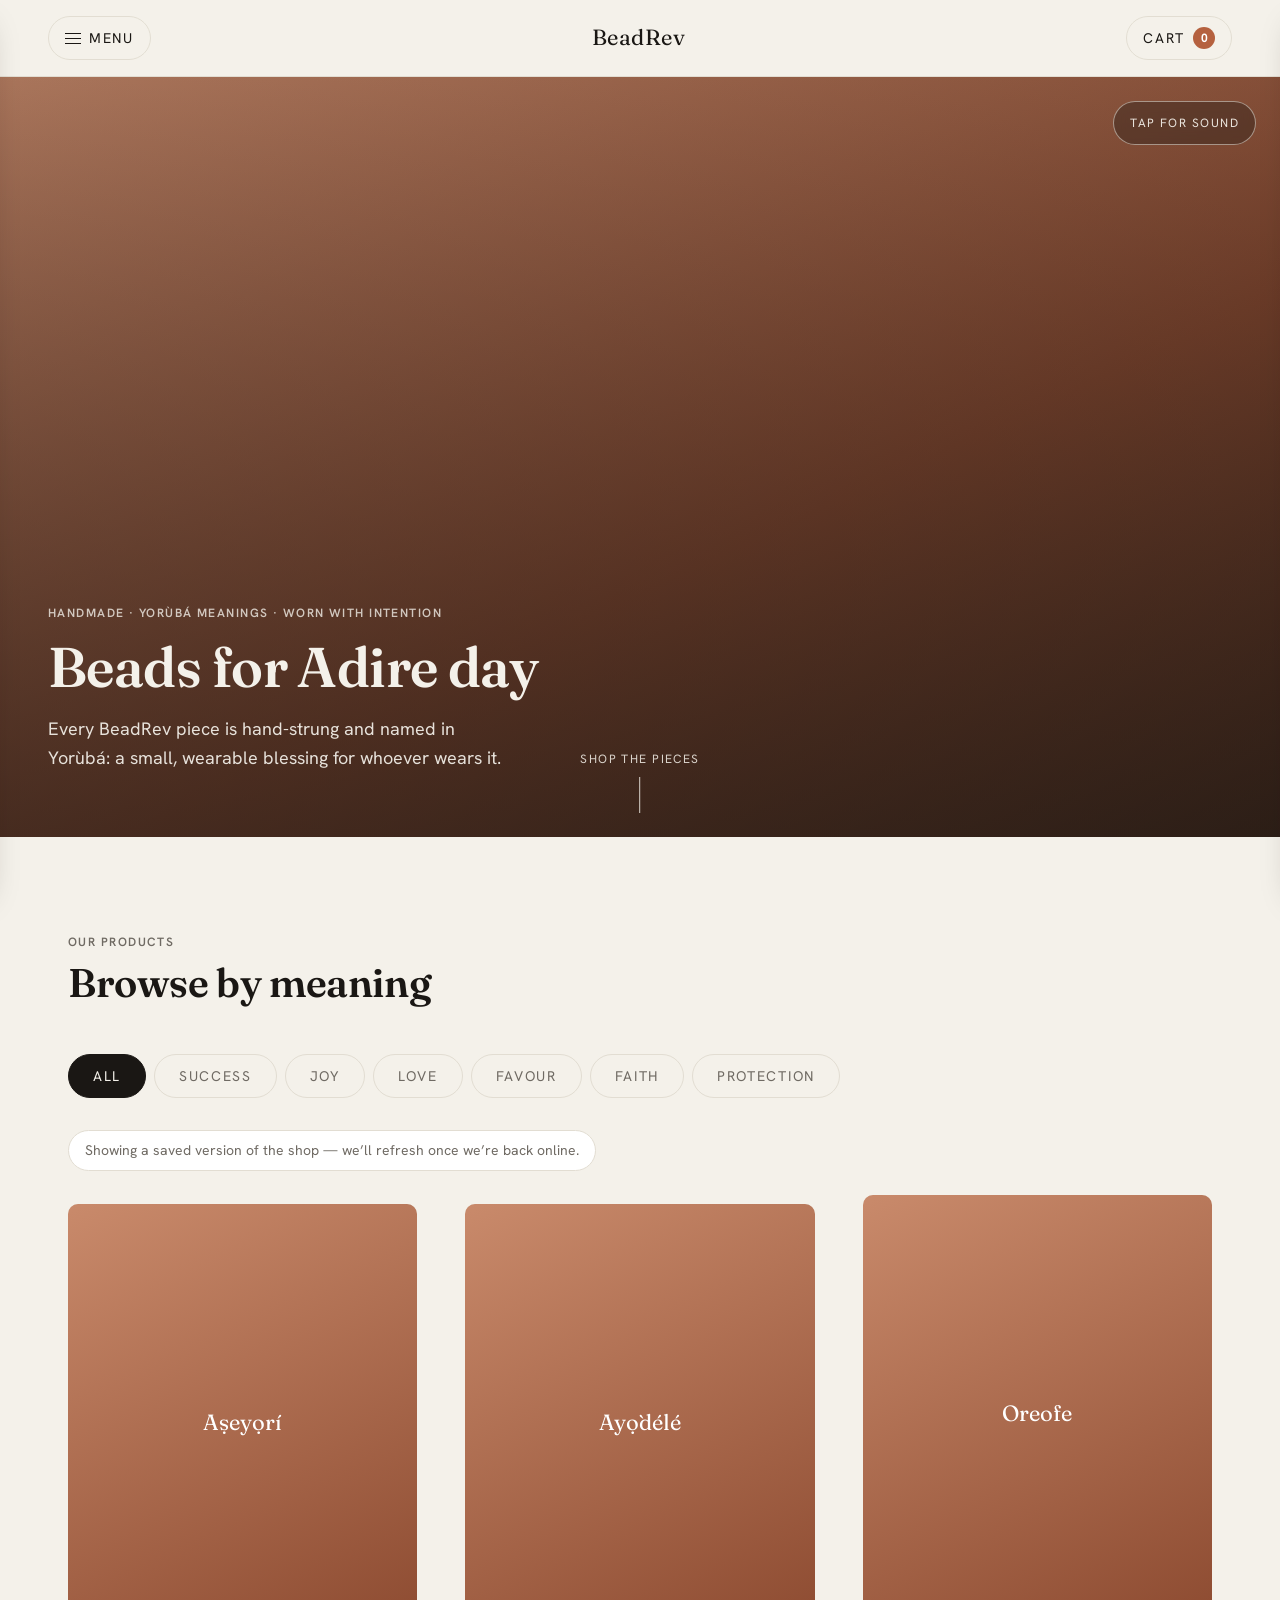
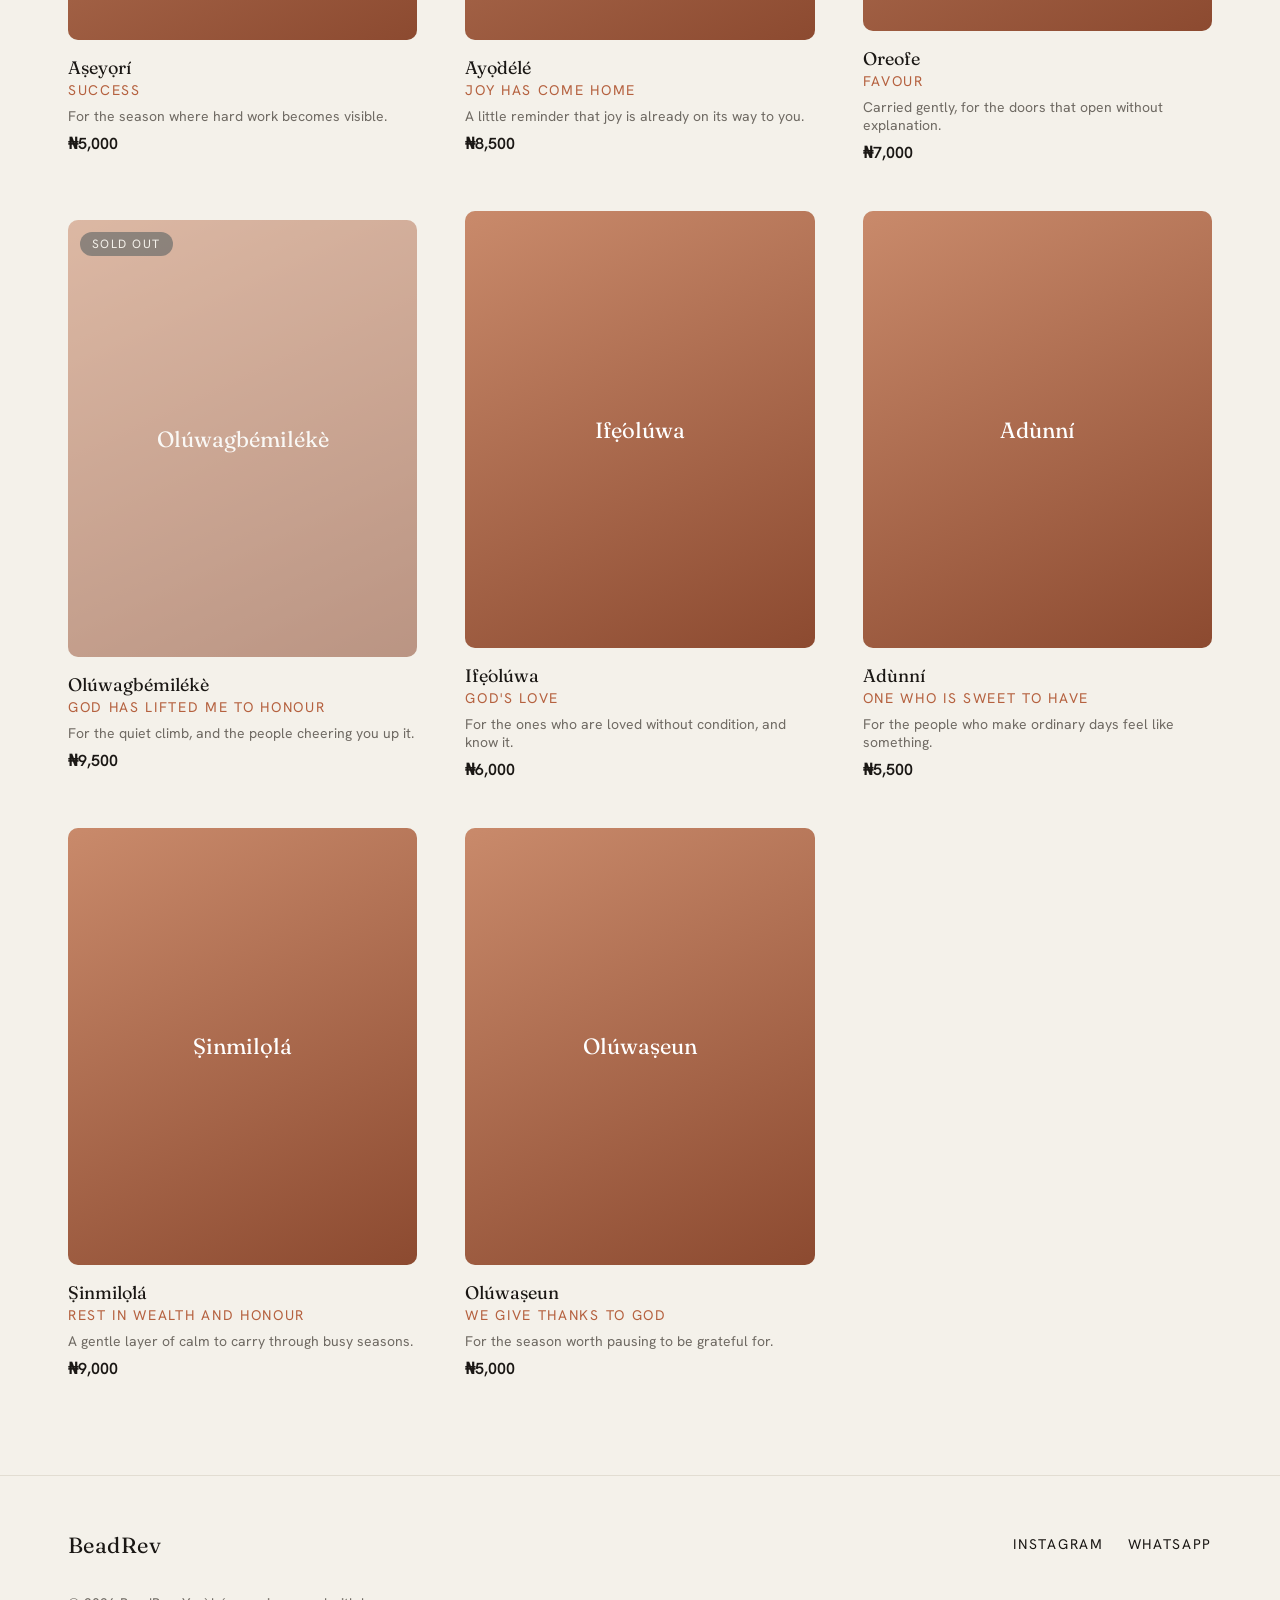
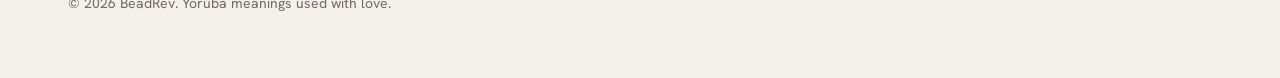
==== commit b870ae31: "Add a tap-for-sound toggle on the hero video Browsers block autoplaying video with sound, so the her" ====
--- a/index.html
+++ b/index.html
@@ -43,10 +43,11 @@
   <main id="main">
     <section class="hero" id="top" aria-label="BeadRev — handmade beaded jewellery">
       <div class="hero__media" aria-hidden="true">
-        <video class="hero__video" autoplay muted loop playsinline preload="auto">
+        <video class="hero__video" id="hero-video" autoplay muted loop playsinline preload="auto">
           <source src="video/hero.mp4" type="video/mp4">
         </video>
       </div>
+      <button class="hero__sound-toggle" id="hero-sound-toggle" type="button" aria-pressed="false">Tap for sound</button>
       <div class="hero__content" data-reveal>
         <p class="label hero__eyebrow">Handmade · Yorùbá meanings · worn with intention</p>
         <h1 class="hero__headline">Beads for Adire day</h1>
--- a/css/styles.css
+++ b/css/styles.css
@@ -312,6 +312,26 @@
   color: rgba(244, 241, 234, 0.92);
 }
 
+.hero__sound-toggle {
+  position: absolute;
+  top: var(--space-5);
+  right: var(--space-5);
+  z-index: 1;
+  min-height: var(--tap-min);
+  padding: var(--space-2) var(--space-4);
+  border-radius: 999px;
+  border: 1px solid rgba(244, 241, 234, 0.5);
+  background: rgba(26, 23, 20, 0.35);
+  backdrop-filter: blur(6px);
+  color: rgba(244, 241, 234, 0.92);
+  font-size: var(--text-xs);
+  letter-spacing: var(--tracking-label);
+  text-transform: uppercase;
+  transition: border-color var(--duration-base) var(--ease), background var(--duration-base) var(--ease);
+}
+.hero__sound-toggle:hover { border-color: rgba(244, 241, 234, 0.9); }
+.hero__sound-toggle[aria-pressed="true"] { background: rgba(26, 23, 20, 0.55); }
+
 .scroll-cue {
   position: absolute;
   bottom: var(--space-5);
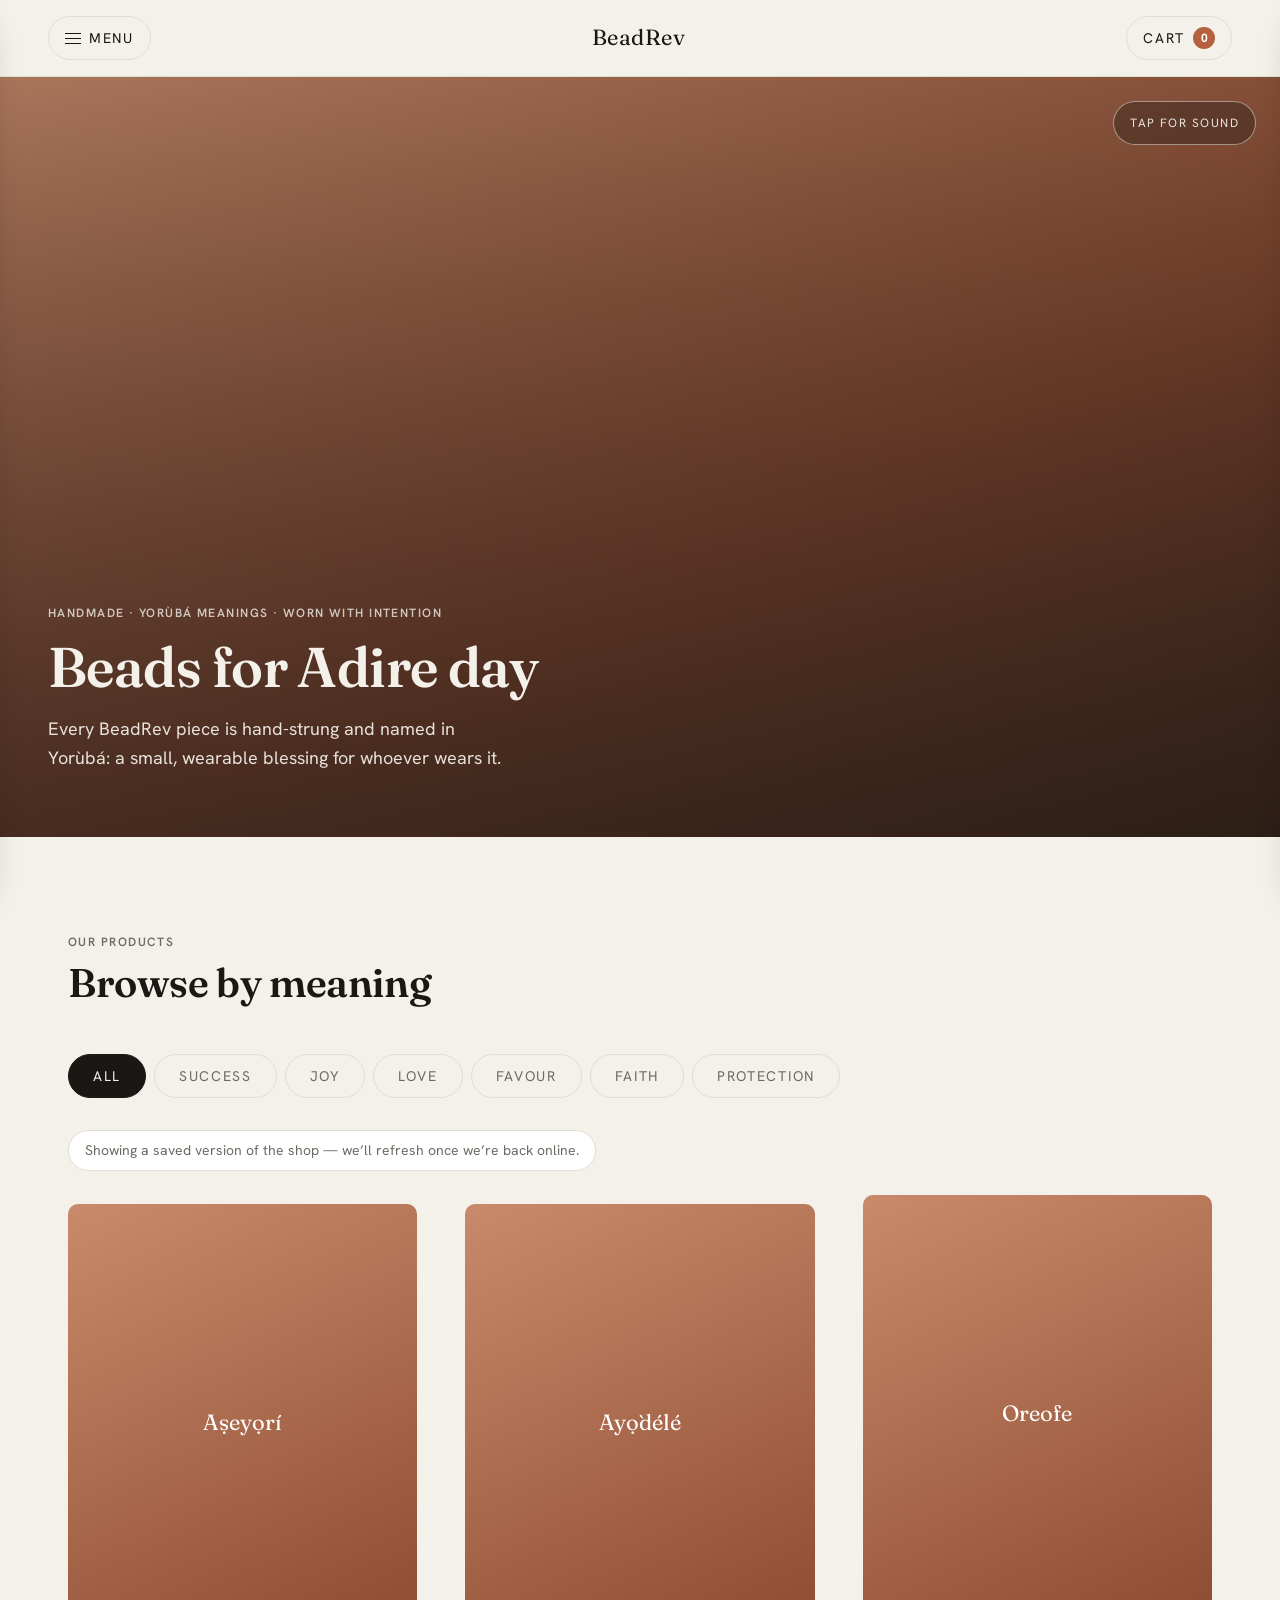
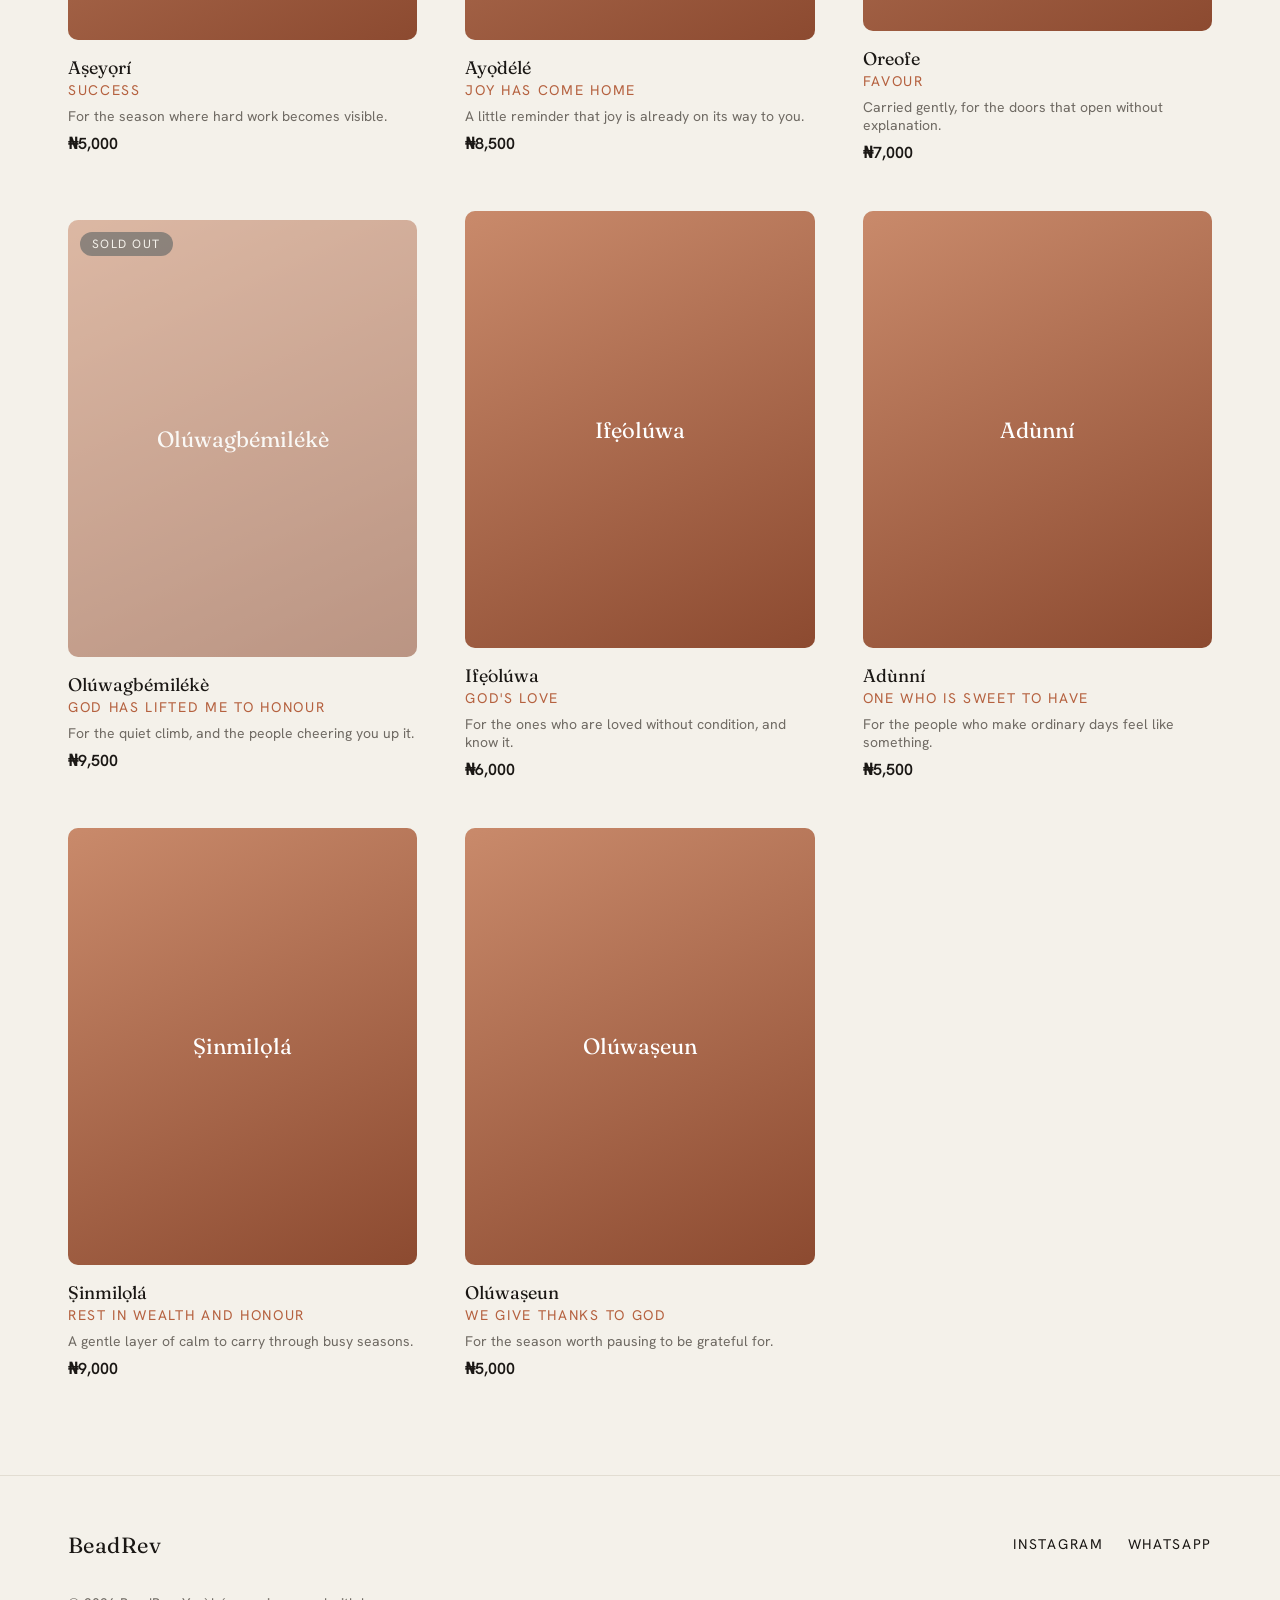
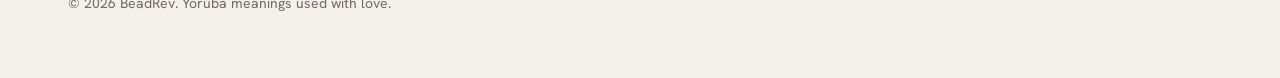
==== commit a870c46c: "Fix hero video not autoplaying on mobile and text/scroll-cue overlap Switch preload to metadata-only" ====
--- a/index.html
+++ b/index.html
@@ -43,7 +43,7 @@
   <main id="main">
     <section class="hero" id="top" aria-label="BeadRev — handmade beaded jewellery">
       <div class="hero__media" aria-hidden="true">
-        <video class="hero__video" id="hero-video" autoplay muted loop playsinline preload="auto">
+        <video class="hero__video" id="hero-video" autoplay muted loop playsinline preload="metadata">
           <source src="video/hero.mp4" type="video/mp4">
         </video>
       </div>
--- a/css/styles.css
+++ b/css/styles.css
@@ -262,9 +262,13 @@
   position: relative;
   display: grid;
   align-items: end;
-  min-height: min(86vh, 760px);
+  min-height: min(56vh, 520px);
   overflow: hidden;
   color: var(--bg);
+}
+@media (min-width: 700px) {
+  .hero { min-height: min(86vh, 760px); }
+  .scroll-cue { display: inline-flex; }
 }
 
 .hero__media {
@@ -333,12 +337,12 @@
 .hero__sound-toggle[aria-pressed="true"] { background: rgba(26, 23, 20, 0.55); }
 
 .scroll-cue {
+  display: none;
   position: absolute;
   bottom: var(--space-5);
   left: 50%;
   transform: translateX(-50%);
   z-index: 1;
-  display: inline-flex;
   flex-direction: column;
   align-items: center;
   gap: var(--space-2);
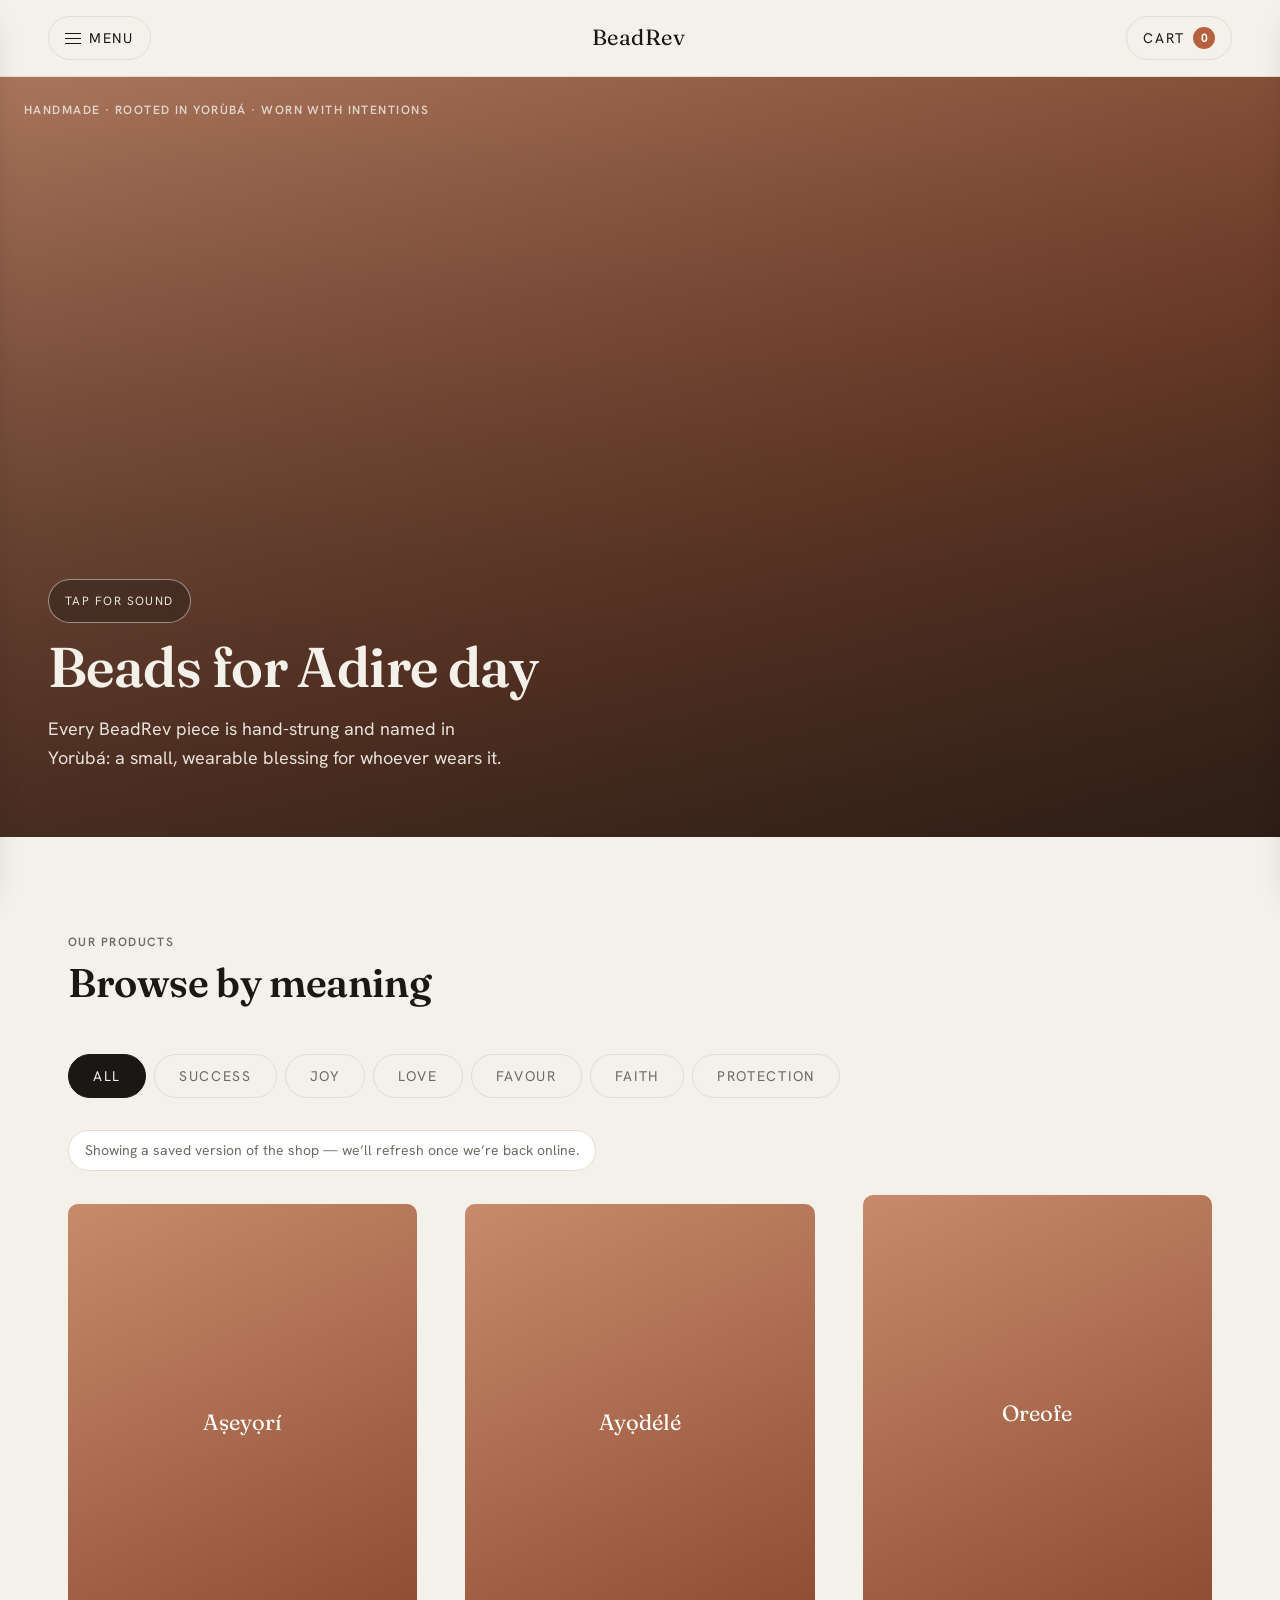
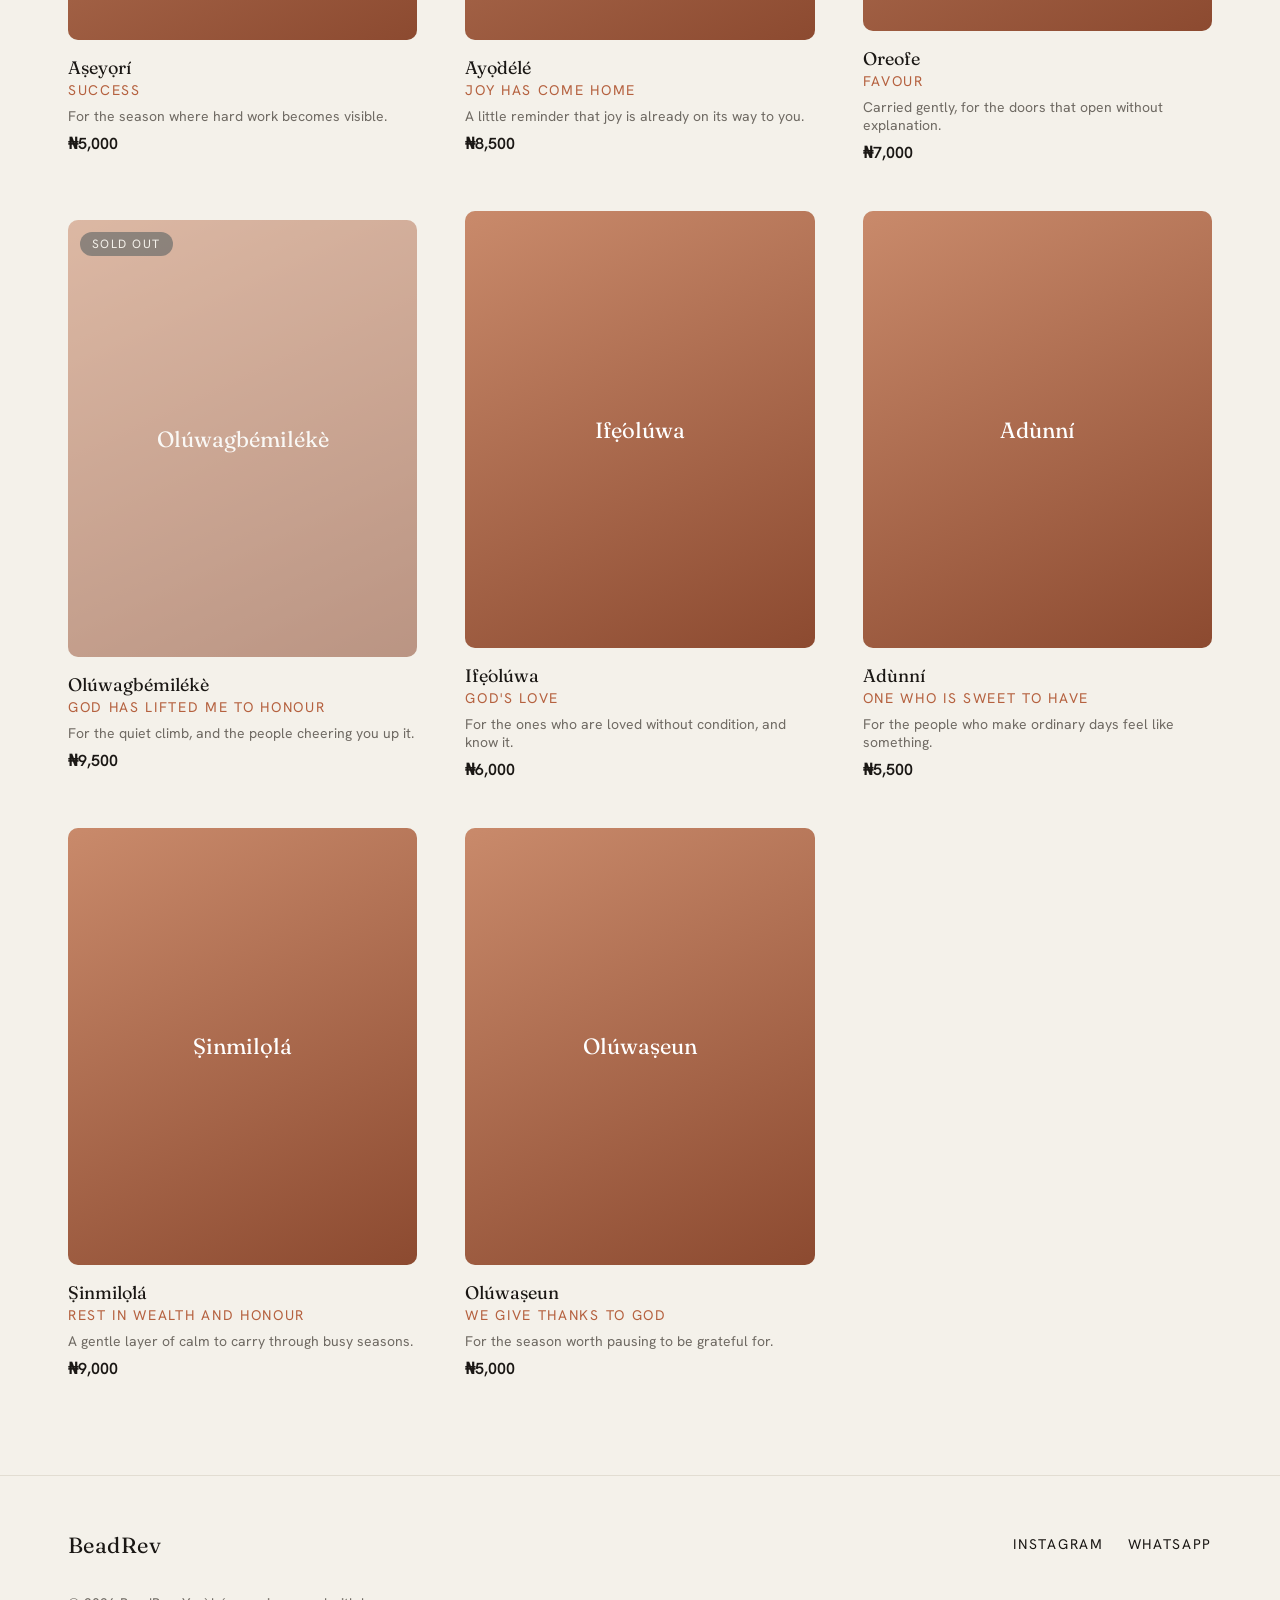
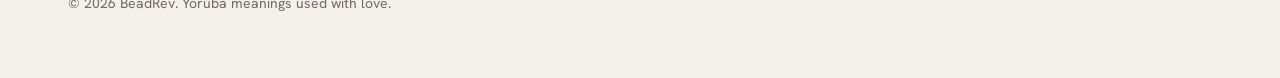
==== commit 83c9d2d1: "Update hero eyebrow copy and swap it with the sound toggle Eyebrow now reads "Handmade · rooted in Y" ====
--- a/index.html
+++ b/index.html
@@ -47,9 +47,9 @@
           <source src="video/hero.mp4" type="video/mp4">
         </video>
       </div>
-      <button class="hero__sound-toggle" id="hero-sound-toggle" type="button" aria-pressed="false">Tap for sound</button>
+      <p class="label hero__eyebrow">Handmade · rooted in Yorùbá · worn with intentions</p>
       <div class="hero__content" data-reveal>
-        <p class="label hero__eyebrow">Handmade · Yorùbá meanings · worn with intention</p>
+        <button class="hero__sound-toggle" id="hero-sound-toggle" type="button" aria-pressed="false">Tap for sound</button>
         <h1 class="hero__headline">Beads for Adire day</h1>
         <p class="hero__line">Every BeadRev piece is hand-strung and named in Yorùbá: a small, wearable blessing for whoever wears it.</p>
       </div>
--- a/css/styles.css
+++ b/css/styles.css
@@ -293,7 +293,7 @@
 .hero__content {
   position: relative;
   z-index: 1;
-  padding: var(--space-7) var(--space-5) var(--space-8);
+  padding: var(--space-7) var(--space-5) var(--space-6);
   max-width: 640px;
 }
 @media (min-width: 700px) {
@@ -301,8 +301,12 @@
 }
 
 .hero__eyebrow {
+  position: absolute;
+  top: var(--space-5);
+  left: var(--space-5);
+  right: var(--space-5);
+  z-index: 1;
   color: rgba(244, 241, 234, 0.78);
-  margin-bottom: var(--space-3);
 }
 
 .hero__headline {
@@ -317,10 +321,9 @@
 }
 
 .hero__sound-toggle {
-  position: absolute;
-  top: var(--space-5);
-  right: var(--space-5);
-  z-index: 1;
+  display: inline-flex;
+  align-items: center;
+  margin-bottom: var(--space-3);
   min-height: var(--tap-min);
   padding: var(--space-2) var(--space-4);
   border-radius: 999px;
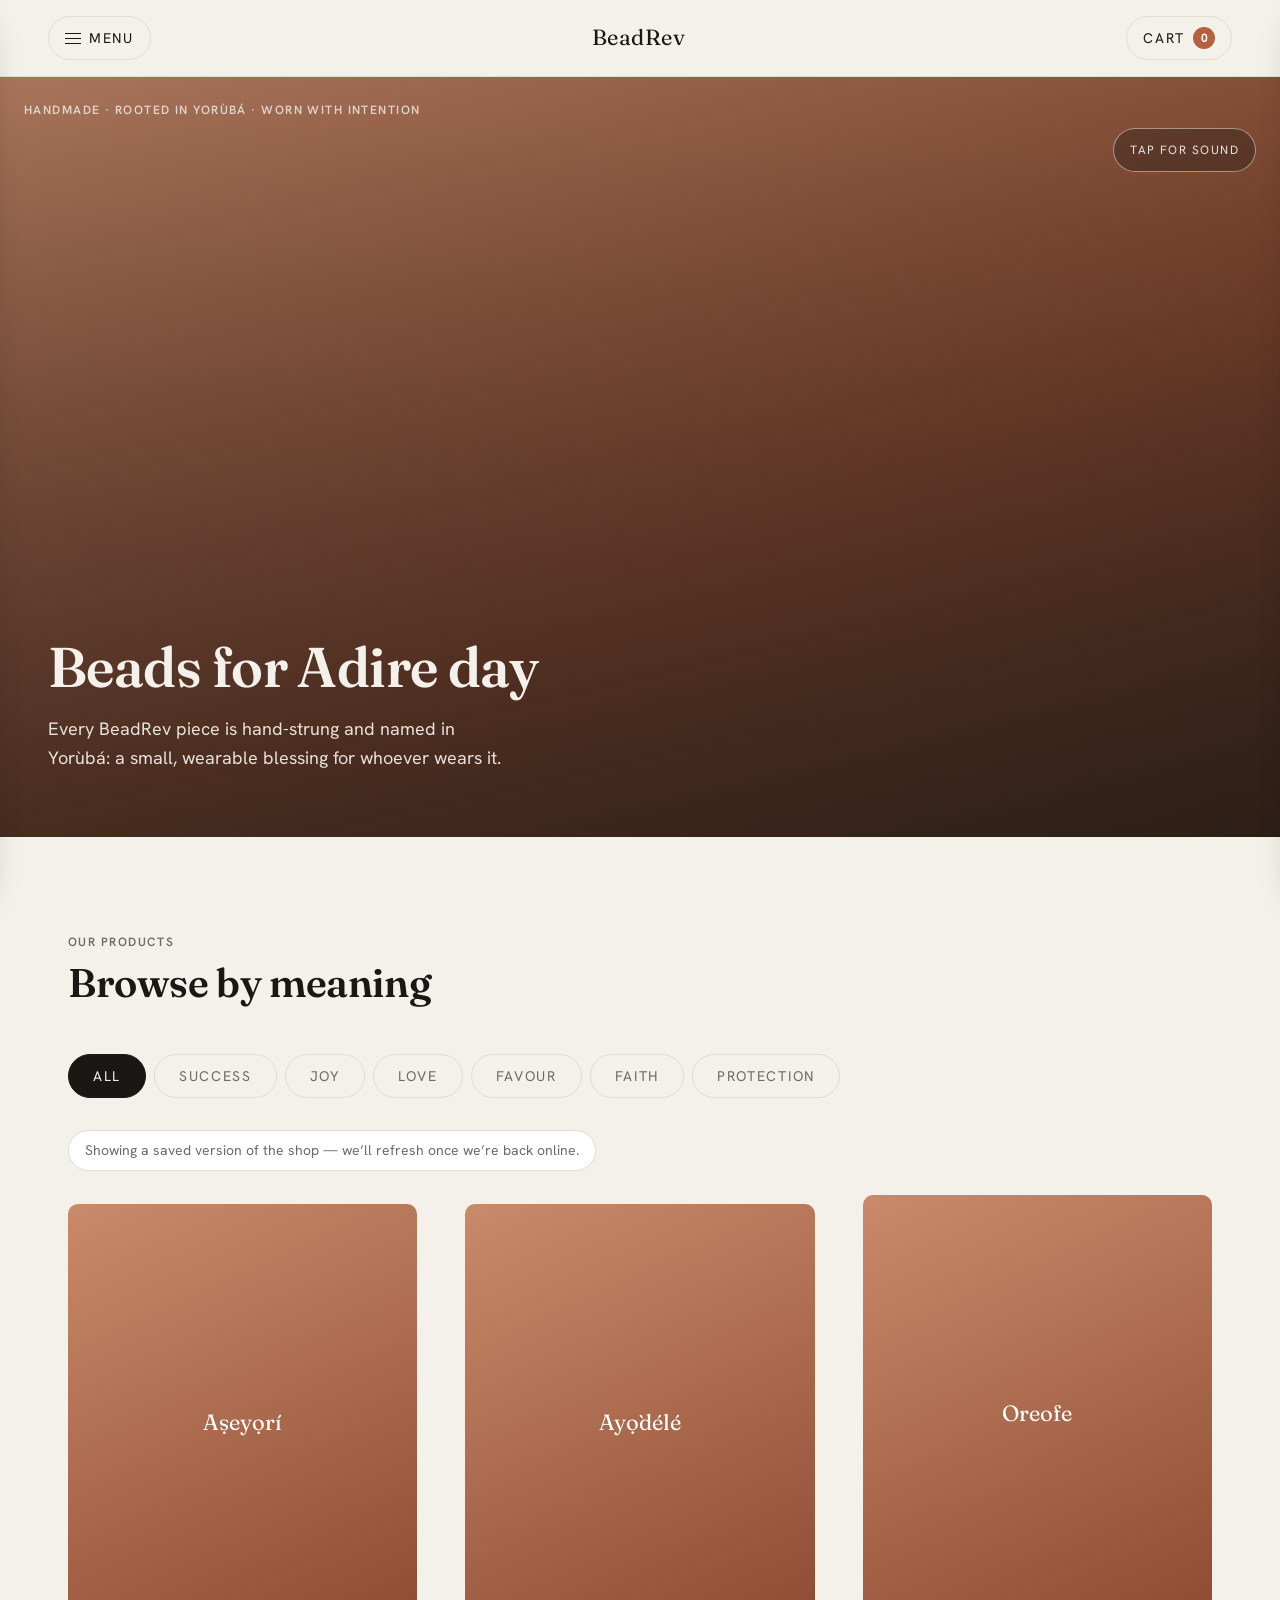
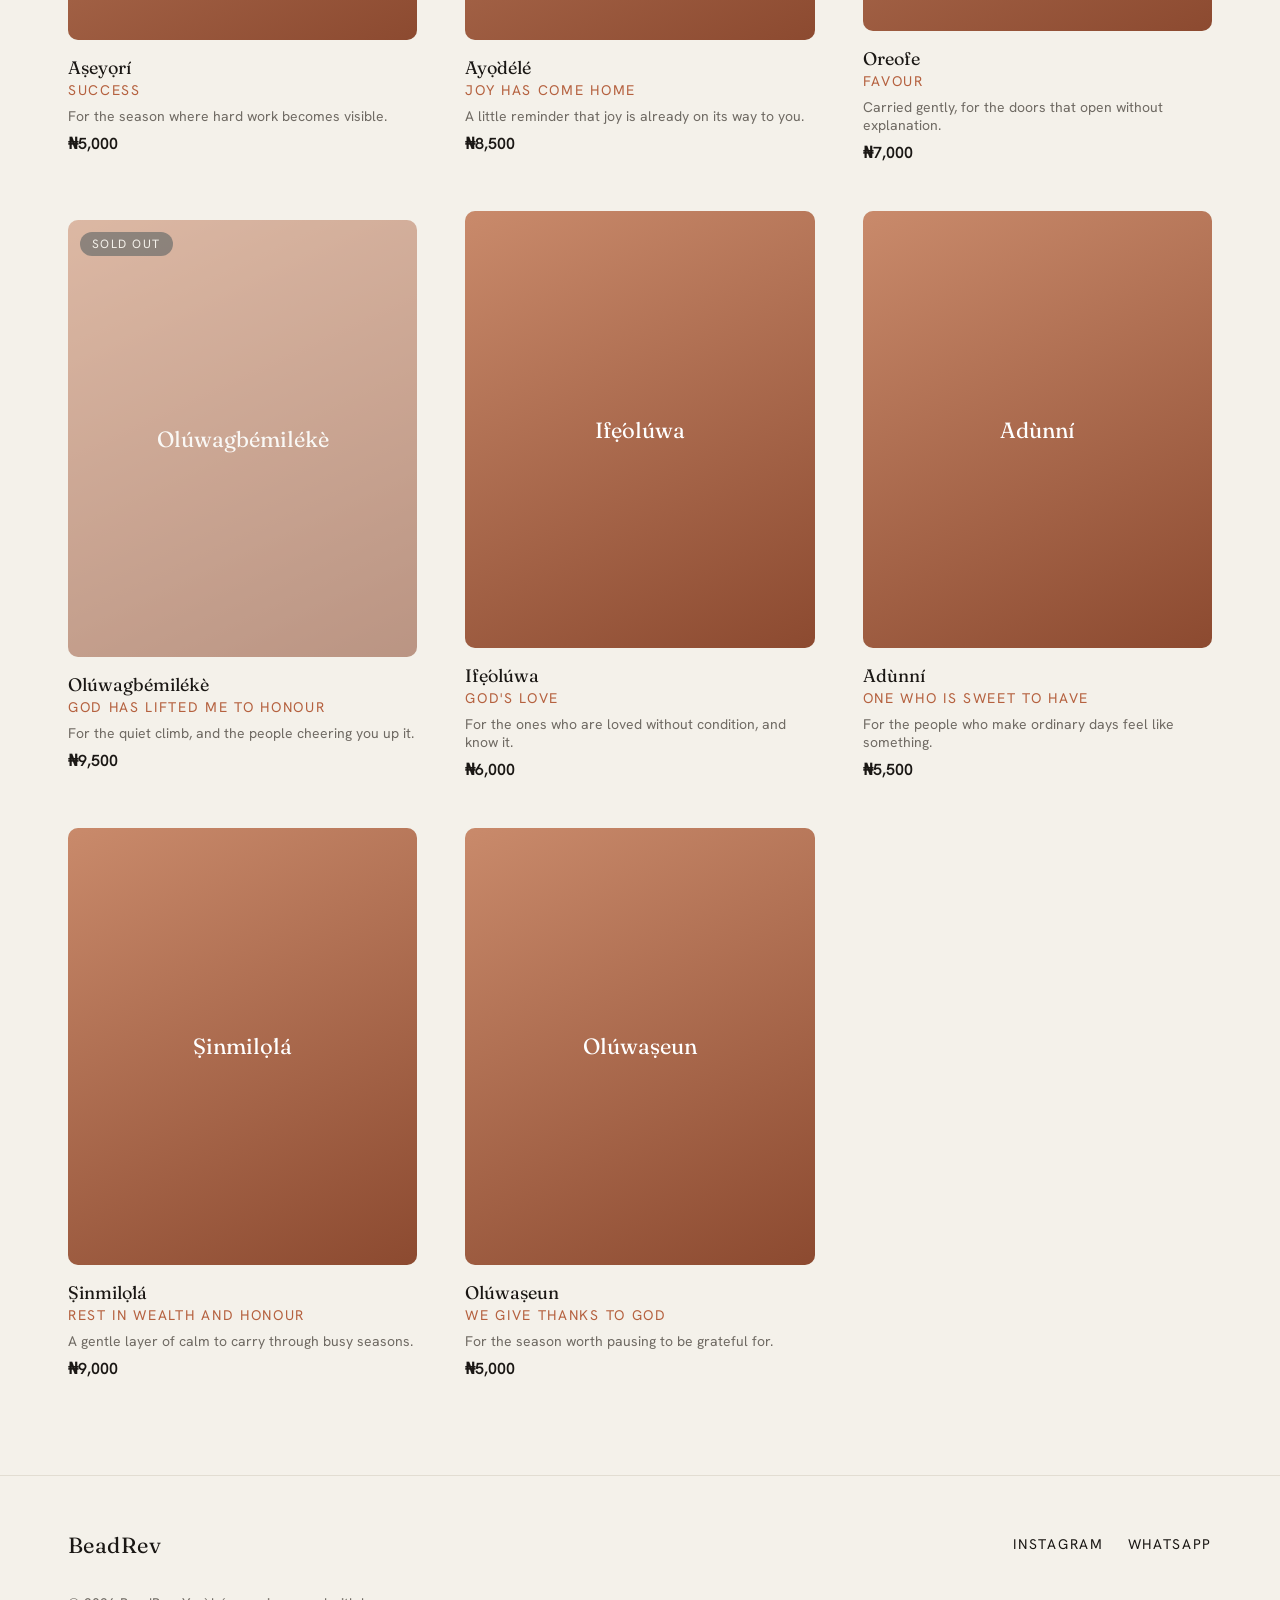
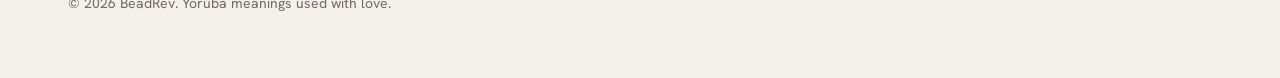
==== commit 14defc86: "Group hero eyebrow and sound toggle, lower description line further Wrap the eyebrow and "Tap for so" ====
--- a/index.html
+++ b/index.html
@@ -47,9 +47,11 @@
           <source src="video/hero.mp4" type="video/mp4">
         </video>
       </div>
-      <p class="label hero__eyebrow">Handmade · rooted in Yorùbá · worn with intentions</p>
+      <div class="hero__top">
+        <p class="label hero__eyebrow">Handmade · rooted in Yorùbá · worn with intention</p>
+        <button class="hero__sound-toggle" id="hero-sound-toggle" type="button" aria-pressed="false">Tap for sound</button>
+      </div>
       <div class="hero__content" data-reveal>
-        <button class="hero__sound-toggle" id="hero-sound-toggle" type="button" aria-pressed="false">Tap for sound</button>
         <h1 class="hero__headline">Beads for Adire day</h1>
         <p class="hero__line">Every BeadRev piece is hand-strung and named in Yorùbá: a small, wearable blessing for whoever wears it.</p>
       </div>
--- a/css/styles.css
+++ b/css/styles.css
@@ -293,19 +293,27 @@
 .hero__content {
   position: relative;
   z-index: 1;
-  padding: var(--space-7) var(--space-5) var(--space-6);
+  padding: var(--space-7) var(--space-5) var(--space-3);
   max-width: 640px;
 }
 @media (min-width: 700px) {
   .hero__content { padding: var(--space-9) var(--space-7) var(--space-8); }
 }
 
-.hero__eyebrow {
+.hero__top {
   position: absolute;
   top: var(--space-5);
   left: var(--space-5);
   right: var(--space-5);
   z-index: 1;
+  display: flex;
+  flex-direction: column;
+  align-items: flex-end;
+  gap: var(--space-2);
+}
+
+.hero__eyebrow {
+  align-self: stretch;
   color: rgba(244, 241, 234, 0.78);
 }
 
@@ -323,7 +331,6 @@
 .hero__sound-toggle {
   display: inline-flex;
   align-items: center;
-  margin-bottom: var(--space-3);
   min-height: var(--tap-min);
   padding: var(--space-2) var(--space-4);
   border-radius: 999px;
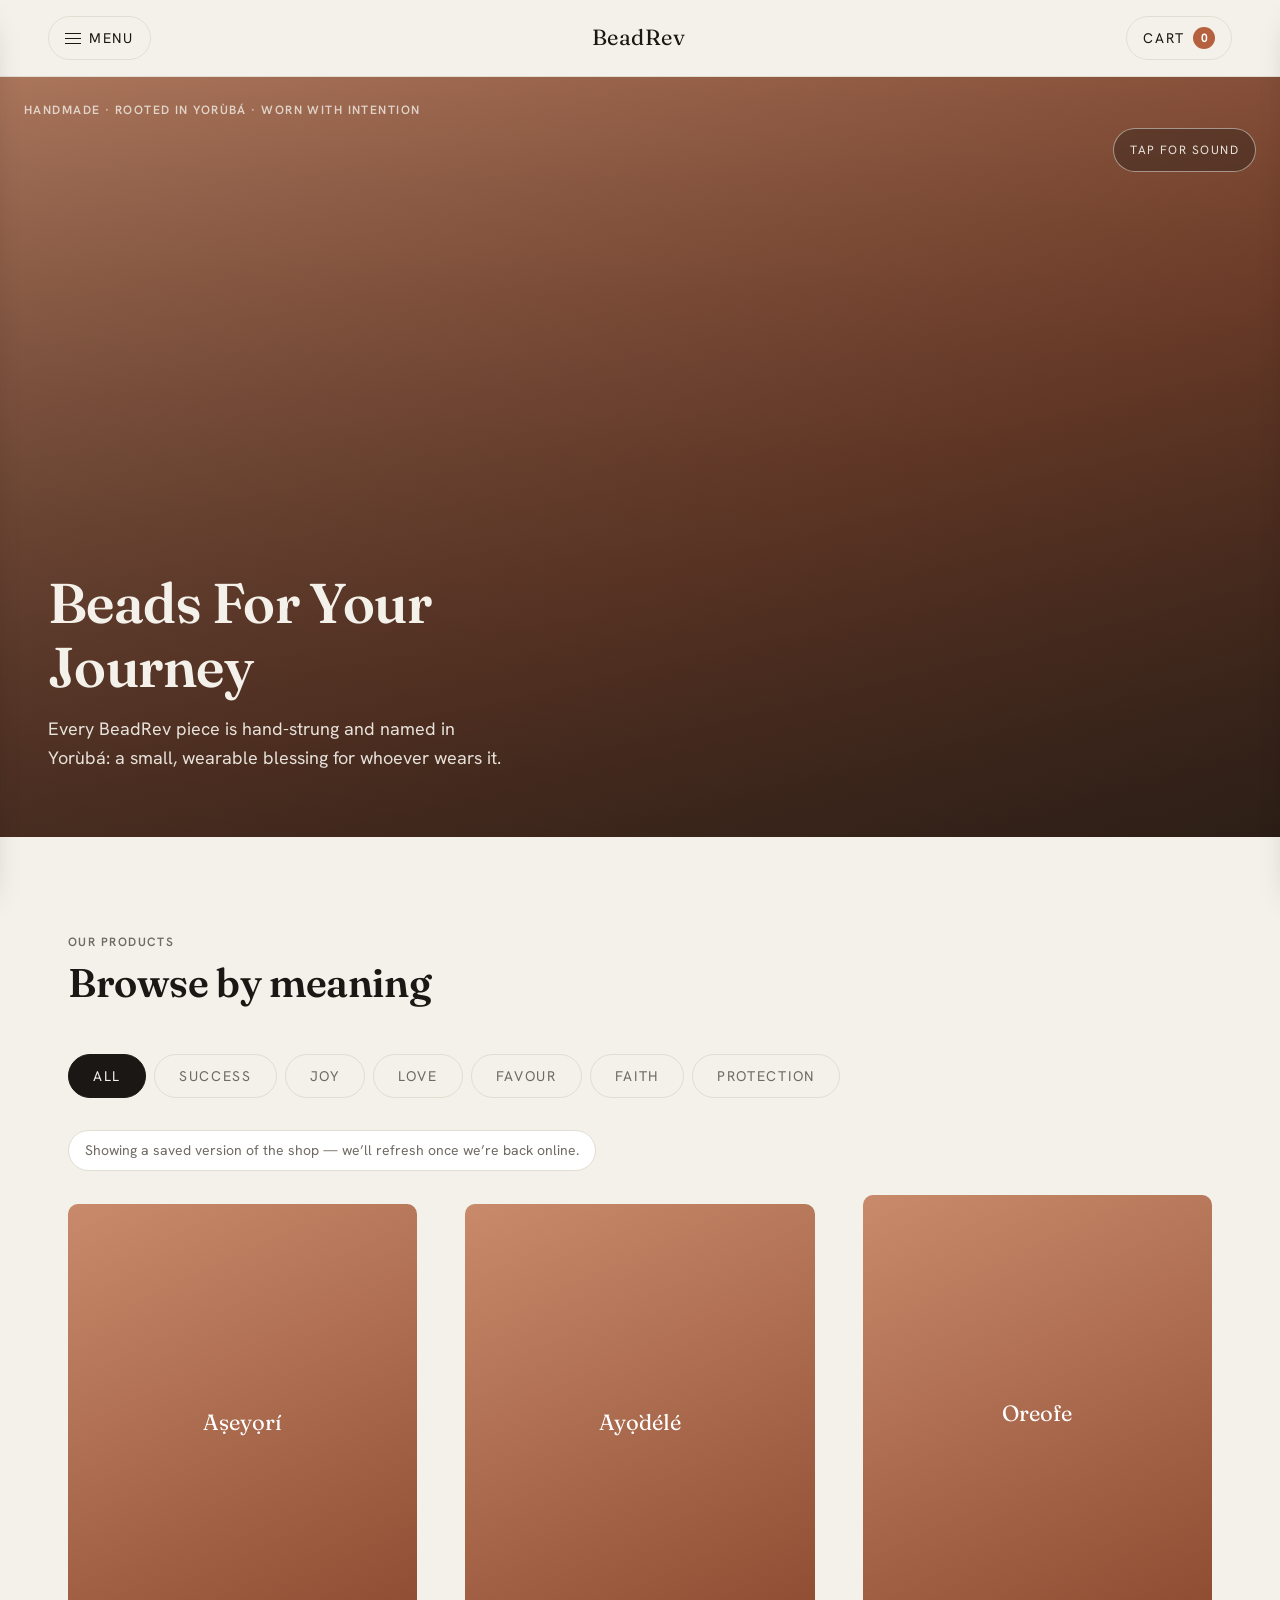
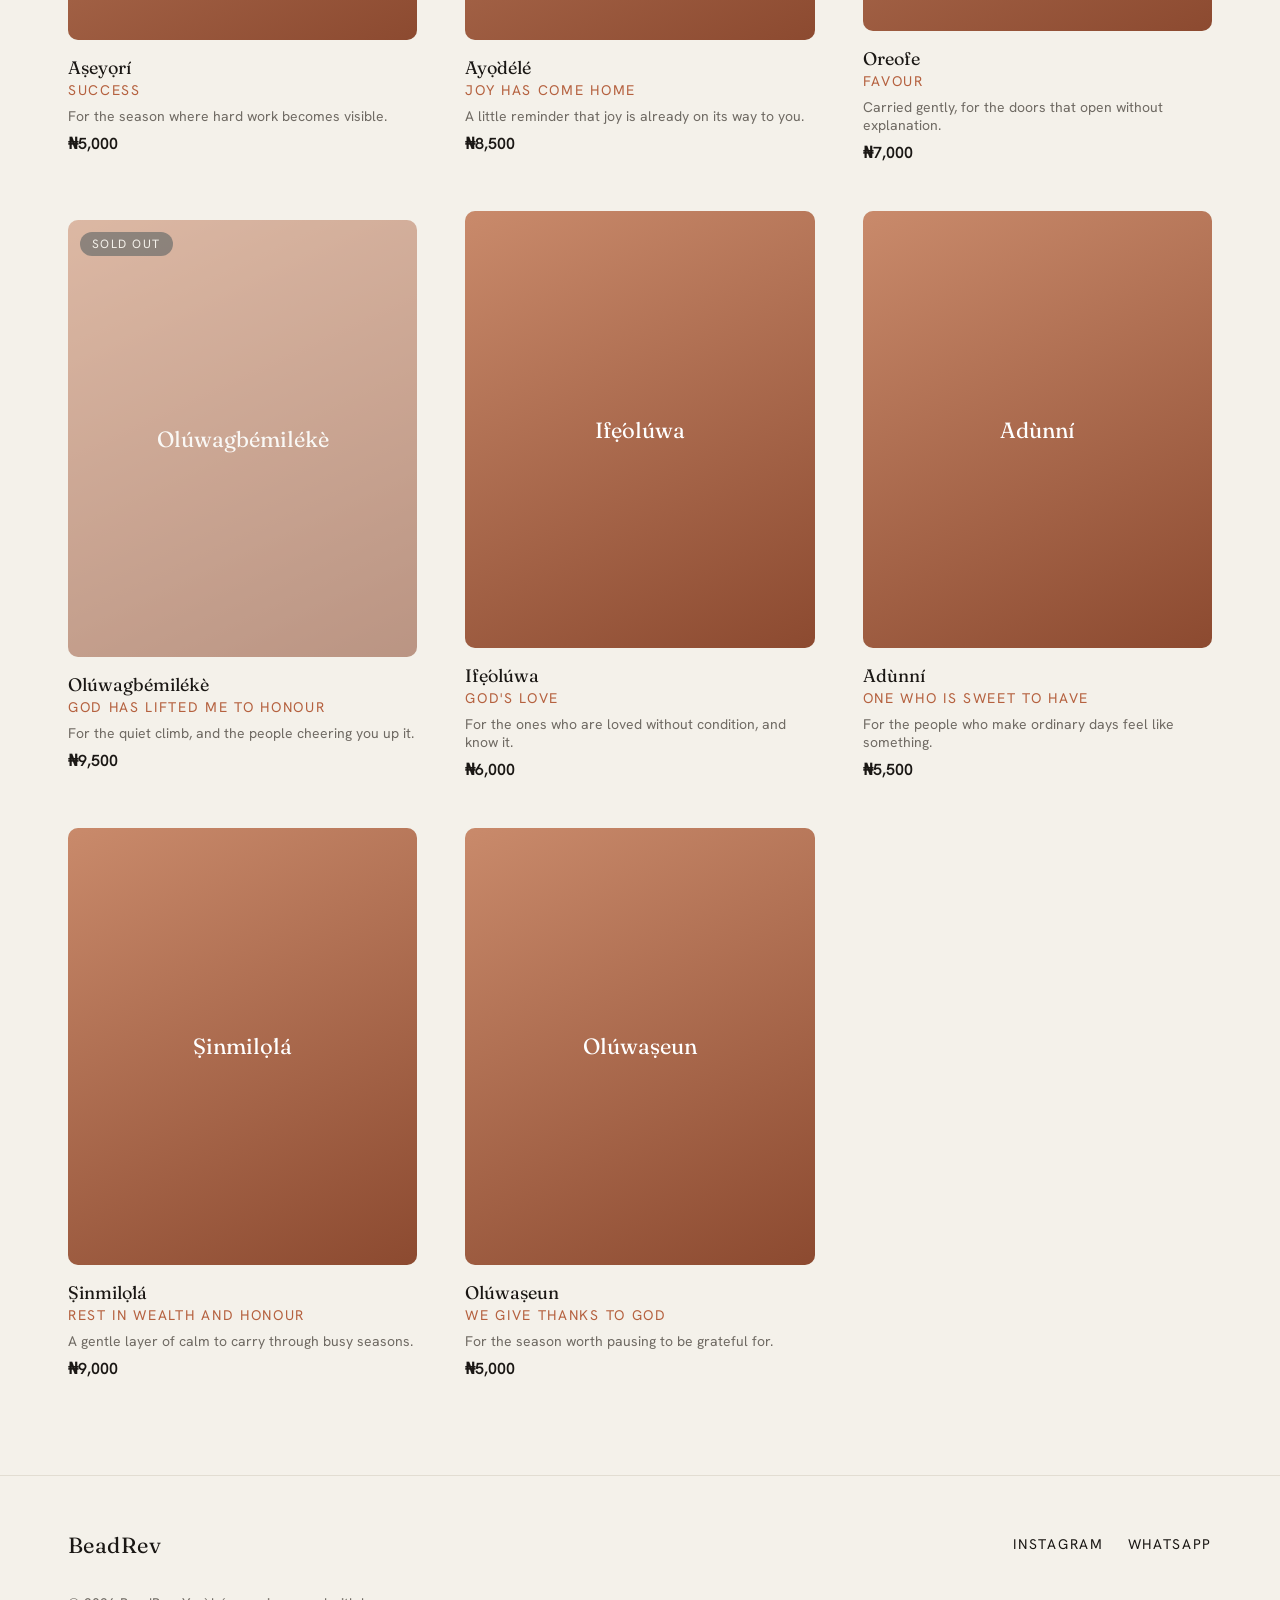
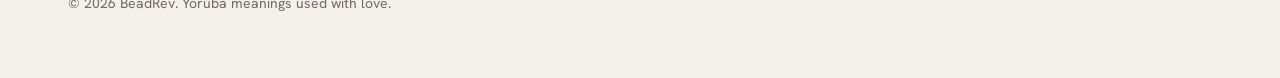
==== commit 998008cd: "Update hero headline to "Beads For Your Journey" Co-Authored-By: Claude Sonnet 4.6 <noreply@anthropi" ====
--- a/index.html
+++ b/index.html
@@ -52,7 +52,7 @@
         <button class="hero__sound-toggle" id="hero-sound-toggle" type="button" aria-pressed="false">Tap for sound</button>
       </div>
       <div class="hero__content" data-reveal>
-        <h1 class="hero__headline">Beads for Adire day</h1>
+        <h1 class="hero__headline">Beads For Your Journey</h1>
         <p class="hero__line">Every BeadRev piece is hand-strung and named in Yorùbá: a small, wearable blessing for whoever wears it.</p>
       </div>
       <a class="scroll-cue" href="#shop">
@@ -118,8 +118,8 @@
   <div class="modal modal--info" id="story-modal" role="dialog" aria-modal="true" aria-labelledby="story-modal-title" aria-hidden="true">
     <div class="modal__panel modal__panel--info">
       <button class="modal__close" type="button" aria-label="Close">✕</button>
-      <div class="info-modal__photo info-modal__photo--placeholder" role="img" aria-label="Portrait of Daniella, BeadRev's founder — photo coming soon">
-        <span>Founder photo<br>coming soon</span>
+      <div class="info-modal__photo">
+        <img src="images/our-story.jpg" alt="Daniella, BeadRev's founder, smiling in front of a wall of paintings">
       </div>
       <div class="info-modal__body">
         <p class="label">Our story</p>
--- a/css/styles.css
+++ b/css/styles.css
@@ -717,19 +717,13 @@
   max-height: min(88vh, 720px);
 }
 .info-modal__photo {
-  aspect-ratio: 16 / 9;
+  aspect-ratio: 3 / 4;
   background: var(--line);
 }
-.info-modal__photo--placeholder {
-  display: flex;
-  align-items: center;
-  justify-content: center;
-  background: linear-gradient(155deg, #EFE7DA 0%, #E2D6C4 100%);
-  color: var(--muted);
-  font-family: var(--font-display);
-  font-size: var(--text-md);
-  text-align: center;
-  padding: var(--space-5);
+.info-modal__photo img {
+  width: 100%;
+  height: 100%;
+  object-fit: cover;
 }
 .info-modal__body { padding: var(--space-6); }
 @media (min-width: 700px) {
